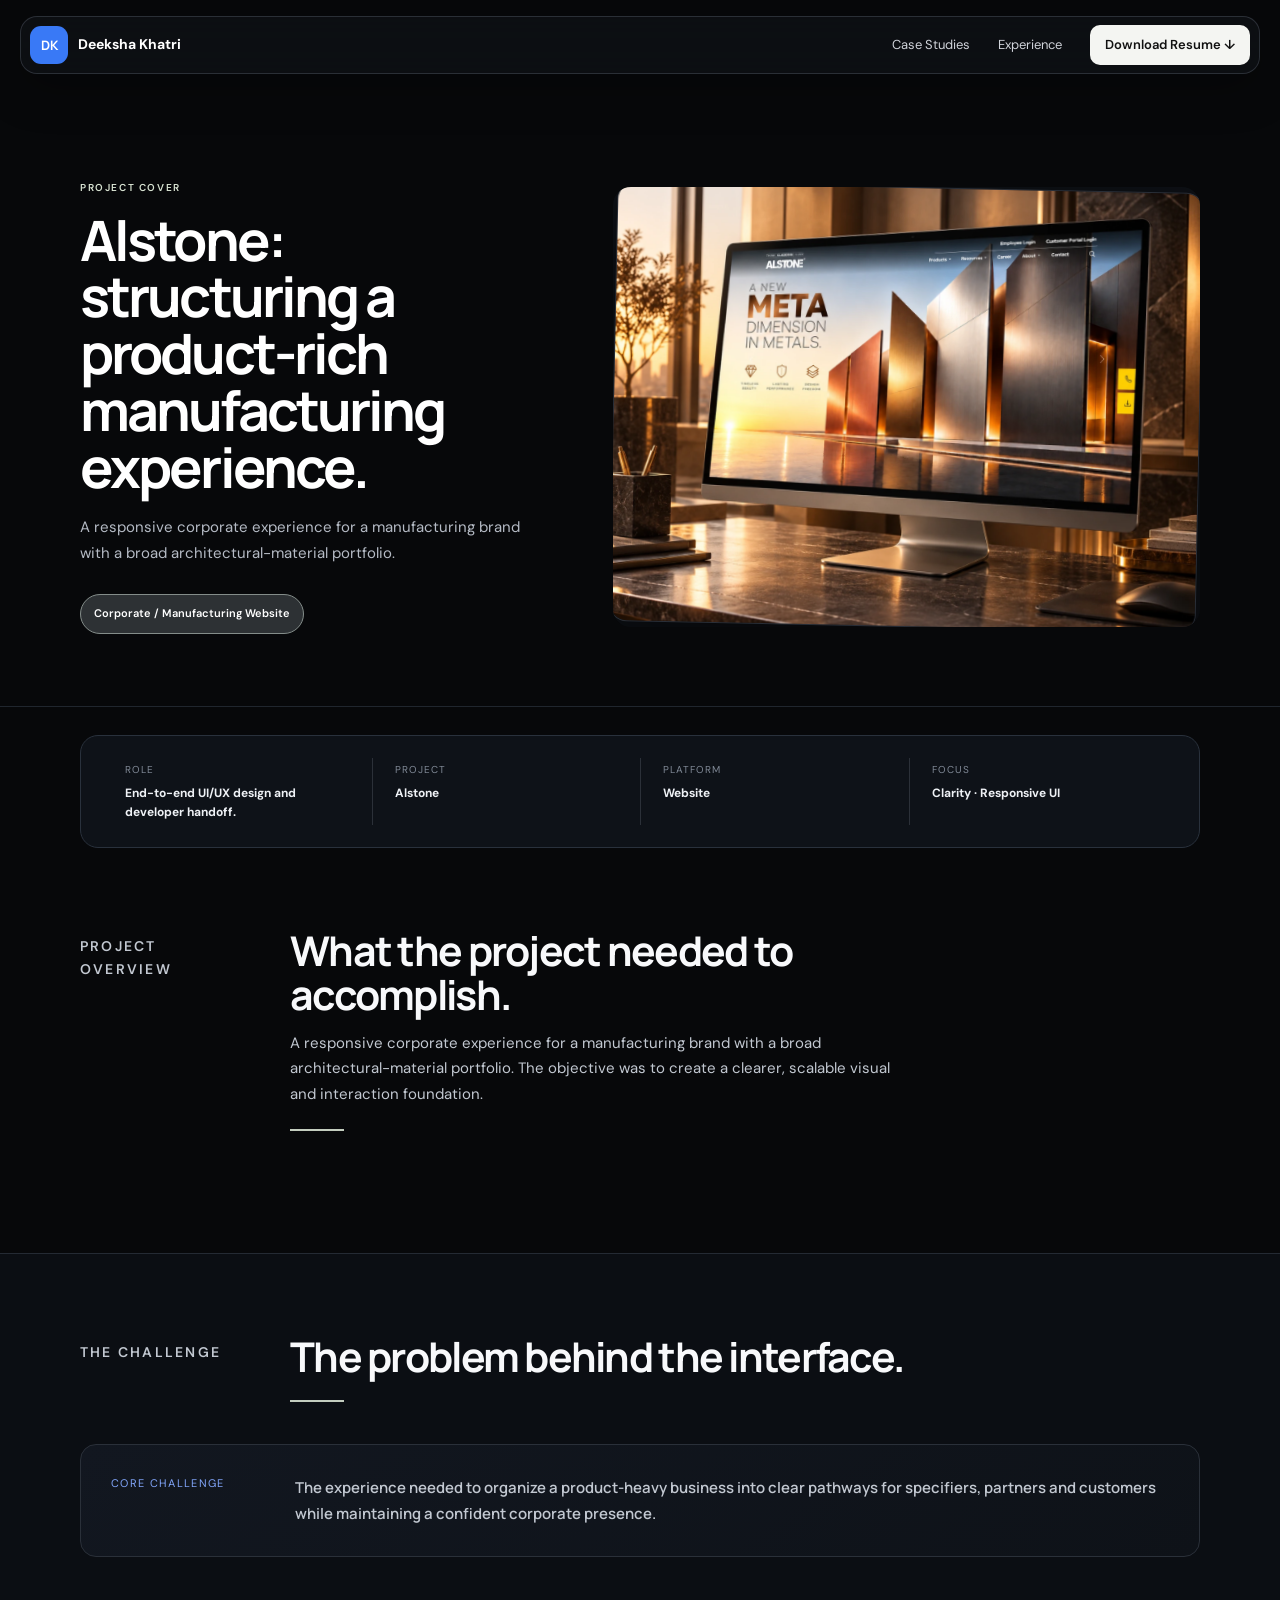
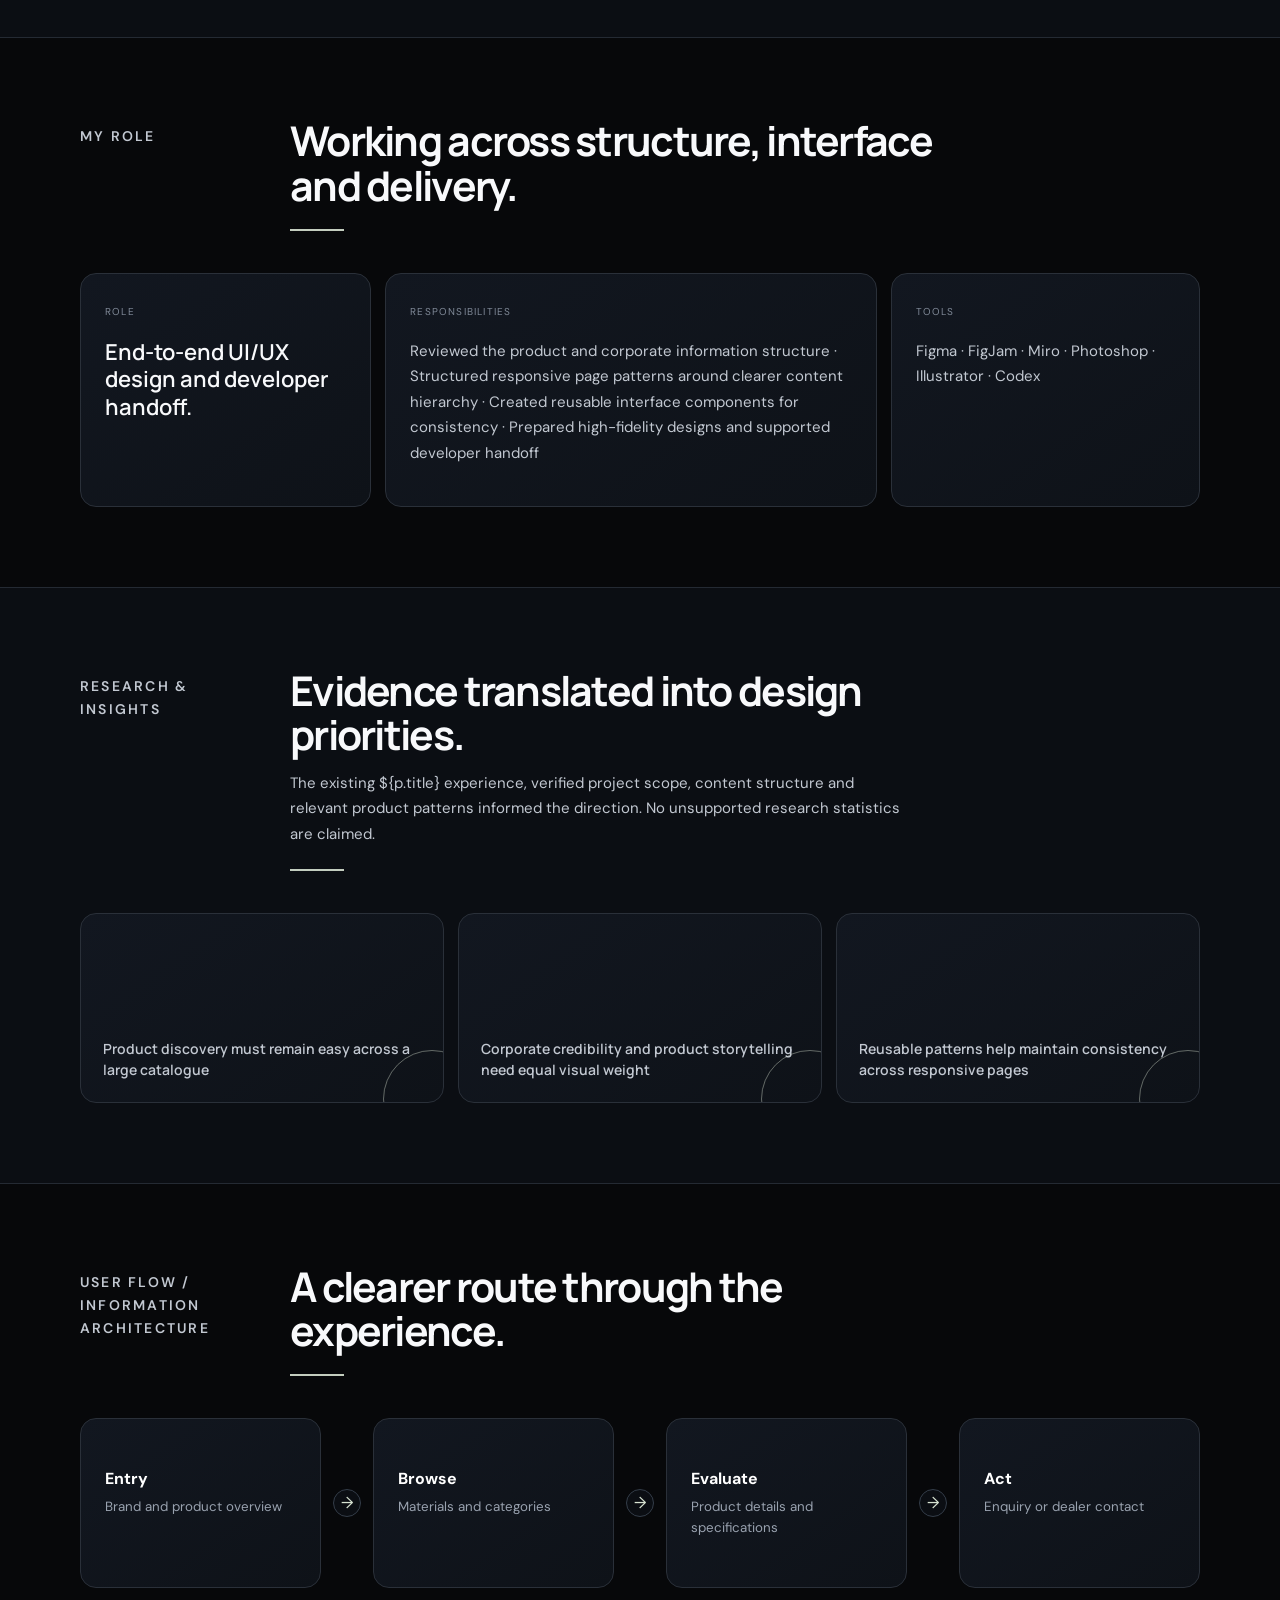
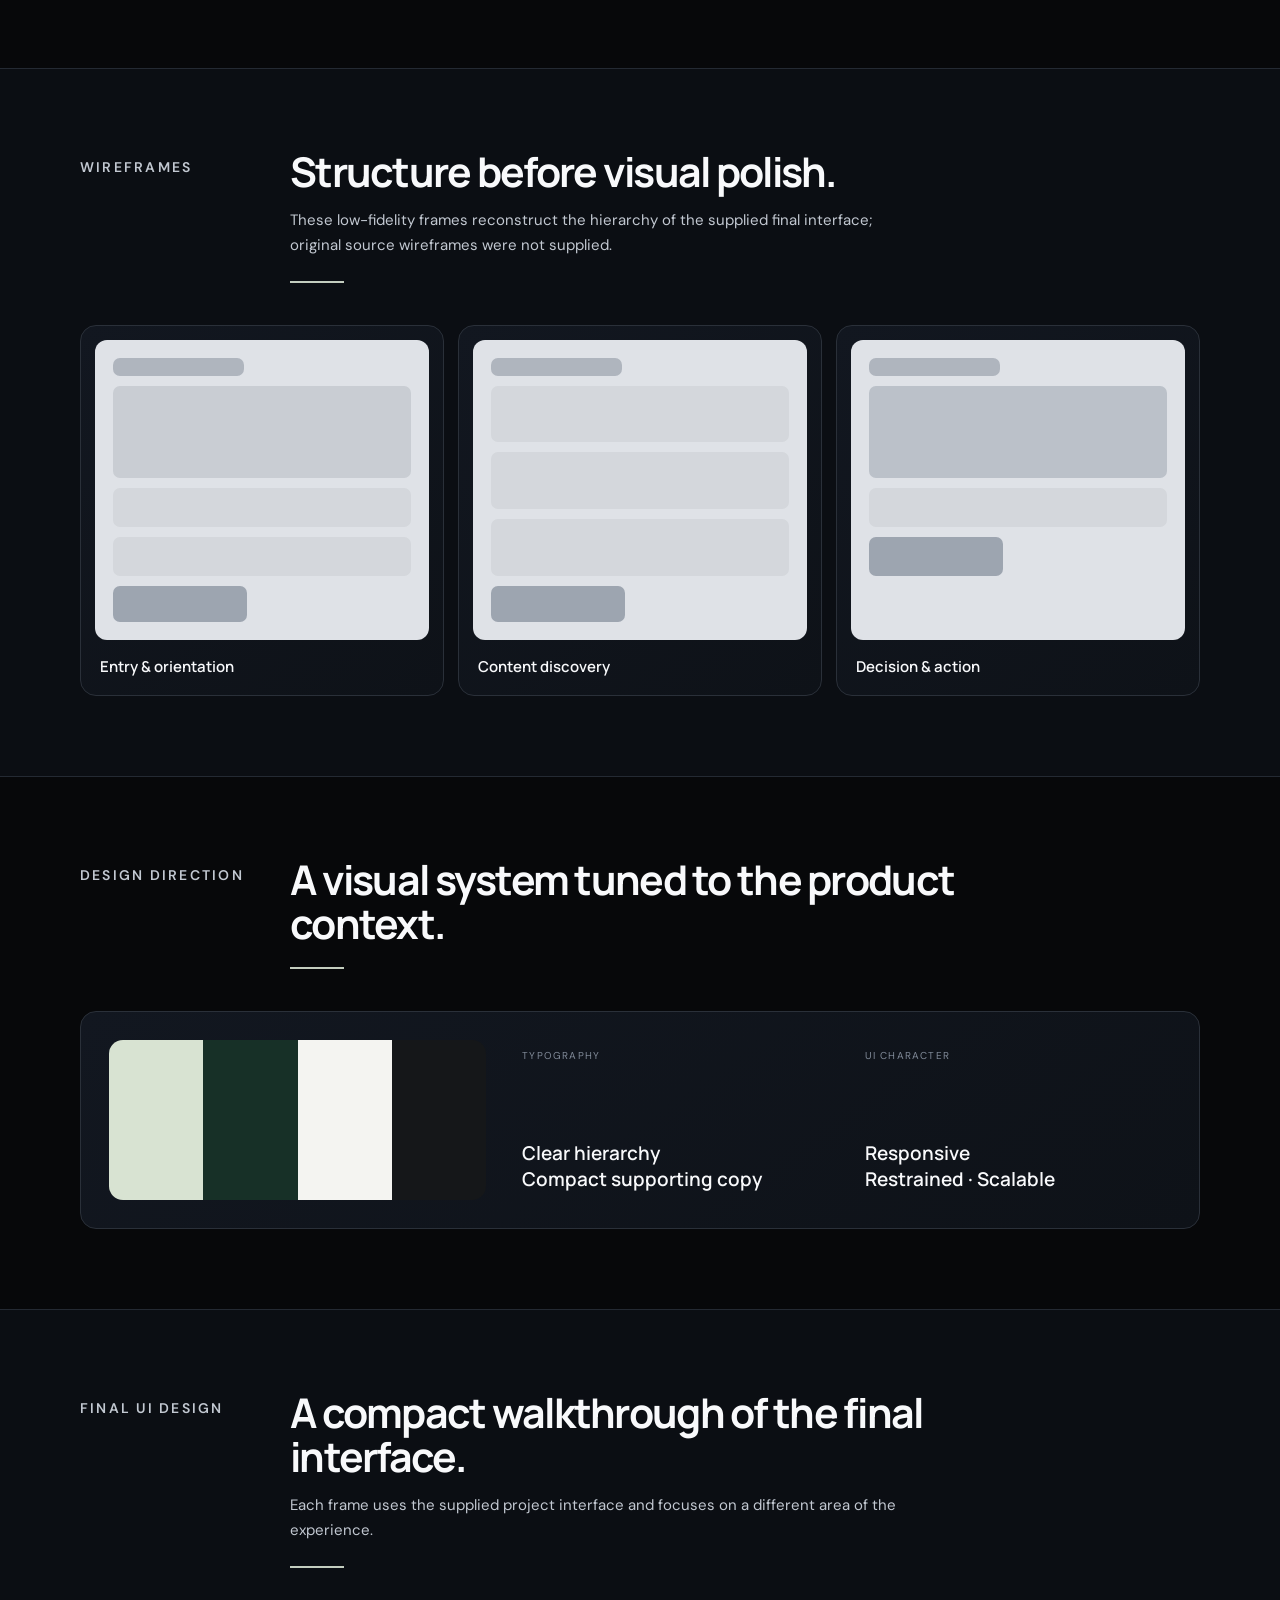
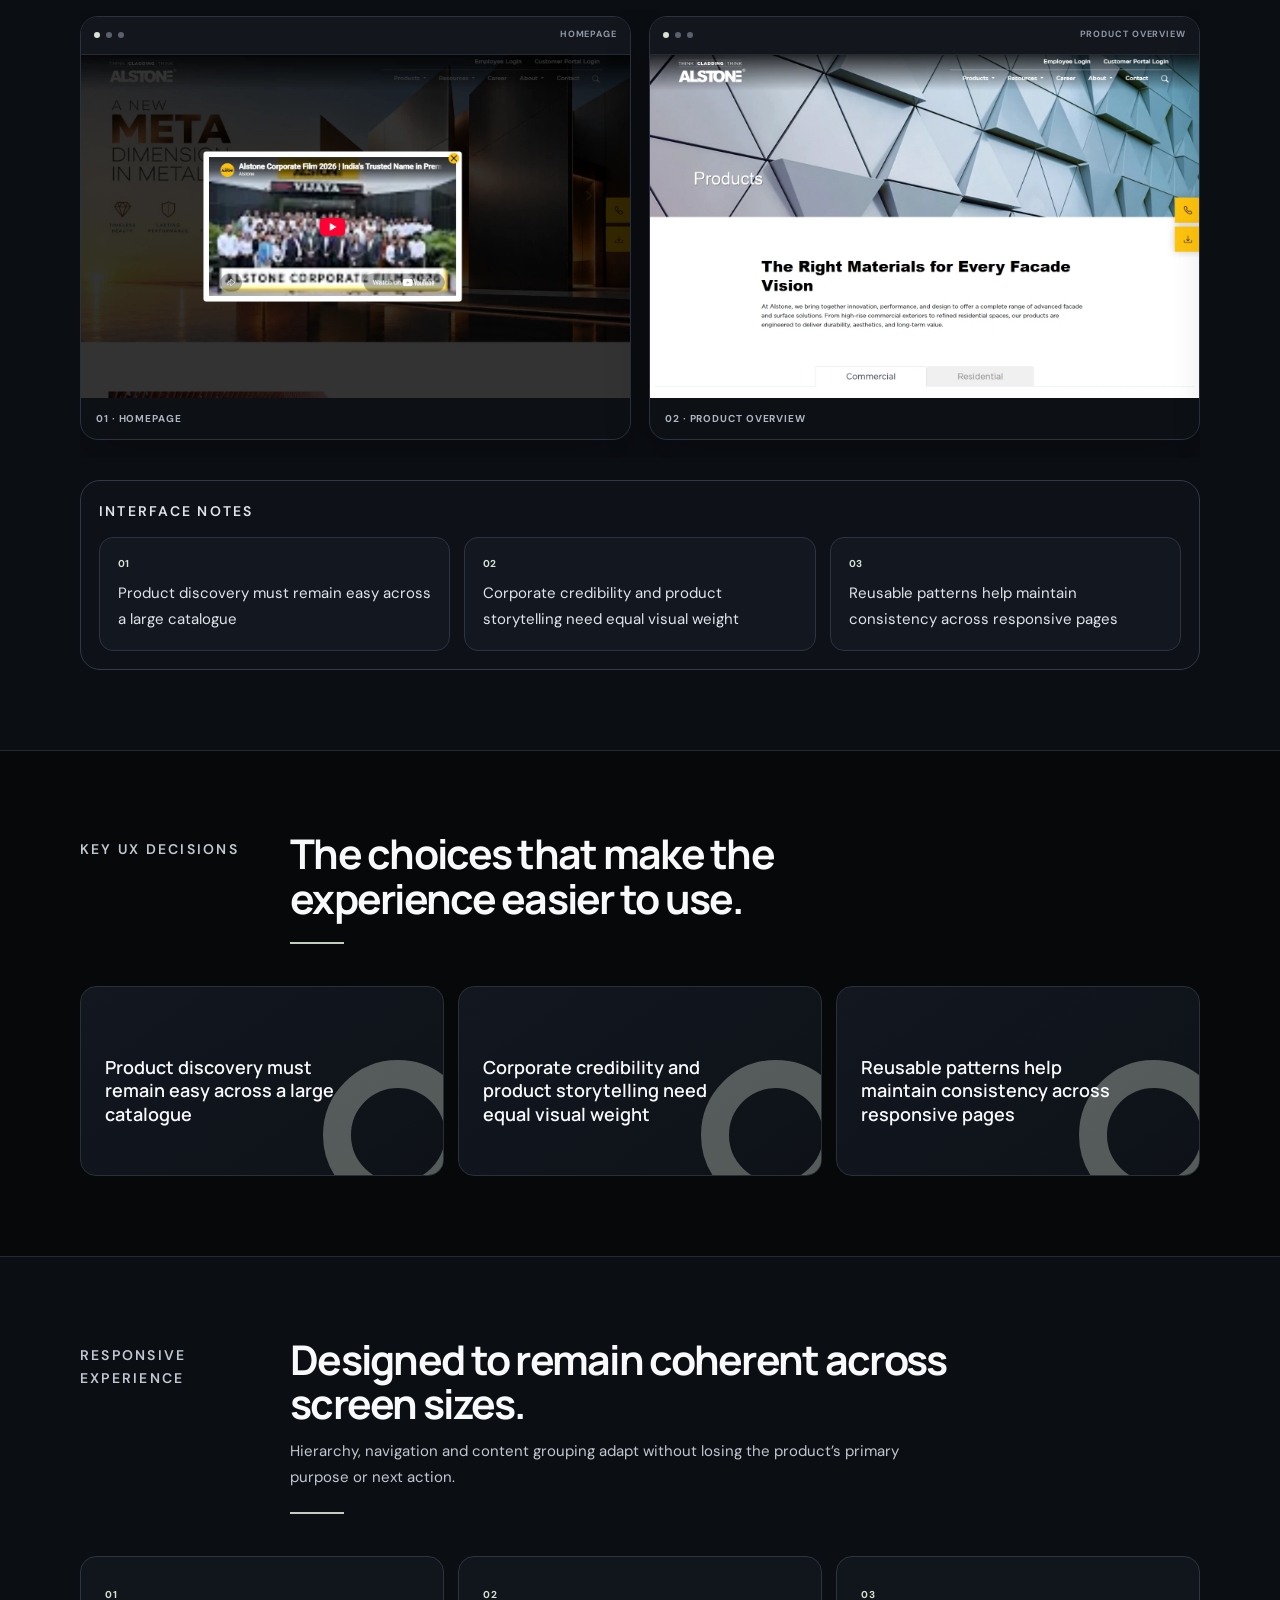
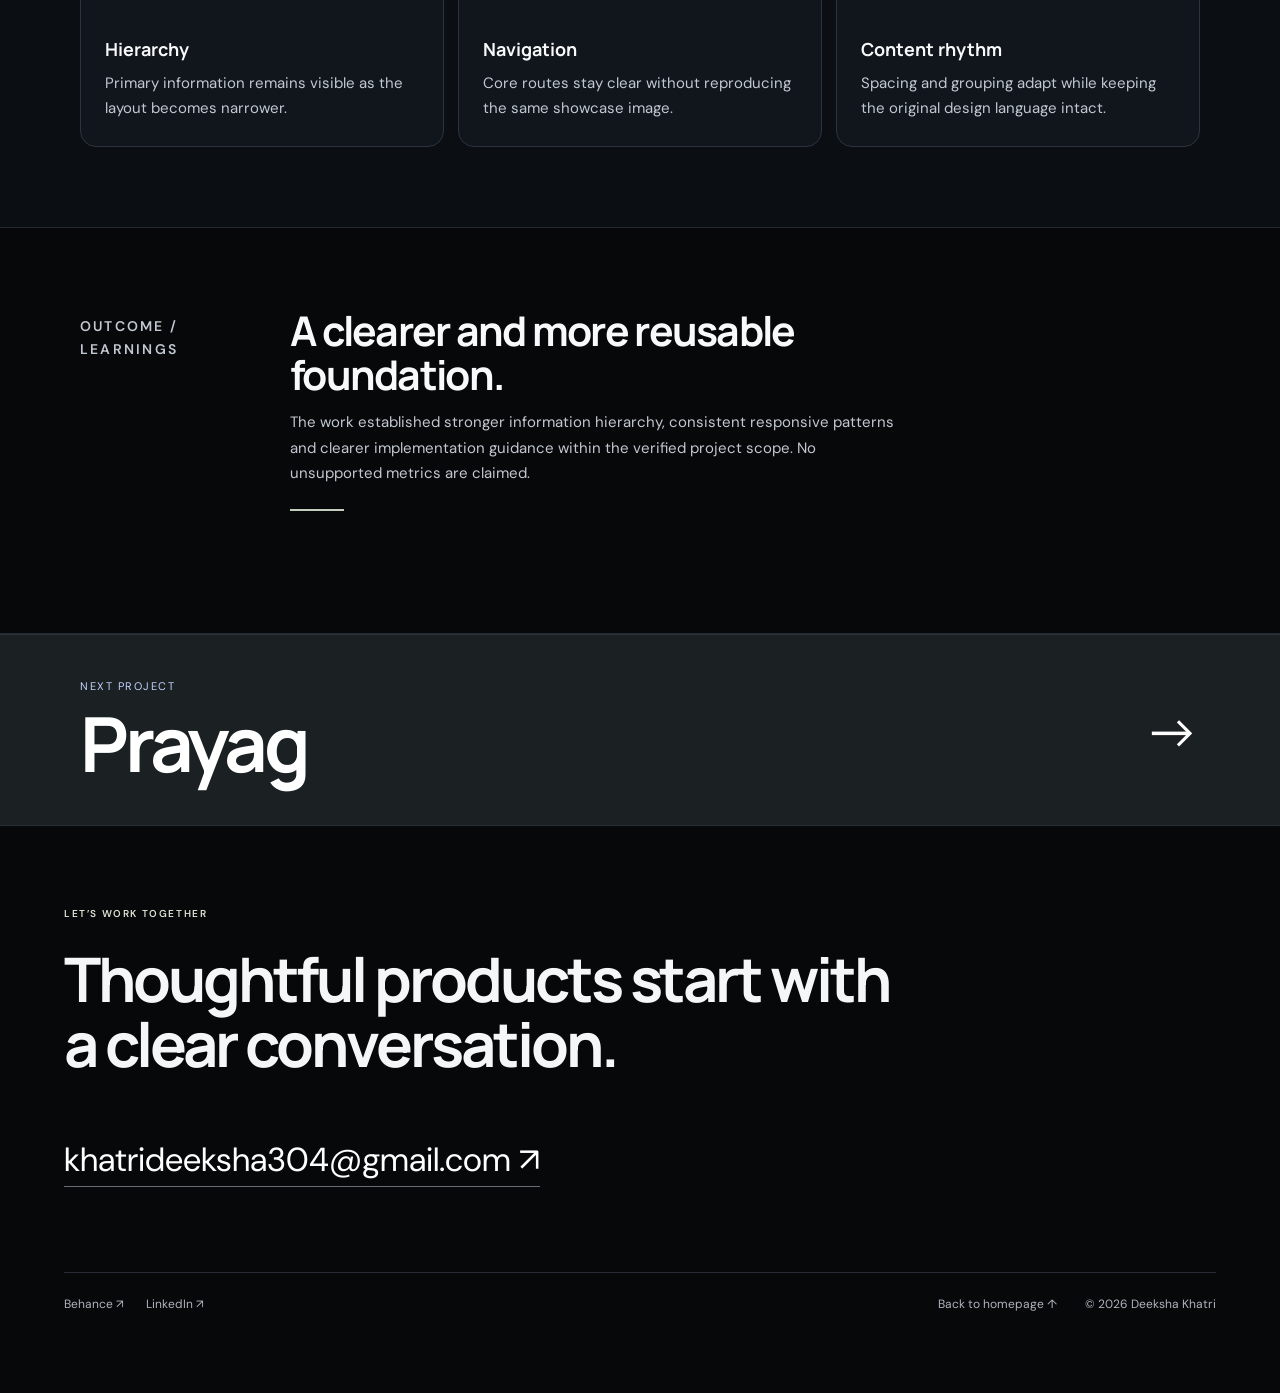
==== project.html @ 40d59b78 "Add files via upload" ====
<!doctype html><html lang="en"><head><meta charset="utf-8"><meta name="viewport" content="width=device-width,initial-scale=1"><meta name="theme-color" content="#07080a"><title>Case Study — Deeksha Khatri</title><link rel="preconnect" href="https://fonts.googleapis.com"><link rel="preconnect" href="https://fonts.gstatic.com" crossorigin><link href="https://fonts.googleapis.com/css2?family=DM+Sans:wght@400;500;600;700&family=Manrope:wght@500;600;700&display=swap" rel="stylesheet"><link rel="stylesheet" href="styles.css"><link rel="stylesheet" href="layout-fixes.css"></head><body class="case-body"><header class="site-header"><a class="brand" href="index.html#top"><span>DK</span><strong>Deeksha Khatri</strong></a><button class="menu-button" aria-label="Open navigation">Menu</button><nav><a href="work.html">Case Studies</a><a href="index.html#experience">Experience</a><a class="header-cta" href="assets/Deeksha_Khatri_Resume.pdf" target="_blank" rel="noopener">Download Resume ↓</a></nav></header><main id="case"></main><footer><div class="shell"><p class="eyebrow">Let’s work together</p><h2>Thoughtful products start with a clear conversation.</h2><a class="email" href="mailto:khatrideeksha304@gmail.com">khatrideeksha304@gmail.com ↗</a><div class="footer-row"><div><a href="https://www.behance.net/deekshakhatri" target="_blank" rel="noopener">Behance ↗</a><a href="https://www.linkedin.com/in/deeksha-khatri-a18902249/" target="_blank" rel="noopener">LinkedIn ↗</a></div><a href="index.html#top">Back to homepage ↑</a><span>© <span id="case-year"></span> Deeksha Khatri</span></div></div></footer><script src="projects.js"></script><script>
const slug=new URLSearchParams(location.search).get('project'),p=PORTFOLIO_PROJECTS.find(x=>x.slug===slug)||PORTFOLIO_PROJECTS[0],steps=p.approach||[],decisions=p.decisions||[];
document.body.classList.add('case-'+p.slug);document.body.style.setProperty('--case',p.tone);document.body.style.setProperty('--case-ink',p.ink);document.title=p.title+' Case Study — Deeksha Khatri';
const thumb=()=>`<div class="project-thumb mockup-thumb thumb-${p.slug}" style="--tone:${p.tone};--ink:${p.ink}"><img src="${p.thumbnail||p.image}" alt="${p.title} project presentation"><span class="thumb-label">${p.year}</span></div>`;
const interfaceImage=p.image||p.thumbnail;
const galleryScreens=p.screens?.length?p.screens:[{src:interfaceImage,label:'Interface overview'}];
const galleryItems=galleryScreens;
const finalGallery=`<div class="final-ui-gallery section-reveal ${galleryScreens.length<2?'is-static':''}" aria-label="${p.title} interface screens"><div class="final-ui-track">${galleryItems.map((screen,i)=>`<figure class="final-ui-screen"><div class="screen-bar"><i></i><i></i><i></i><span>${screen.label}</span></div><div class="screen-viewport"><img src="${screen.src}" alt="${p.title} ${screen.label.toLowerCase()} interface view" loading="lazy"></div><figcaption>${String((i%galleryScreens.length)+1).padStart(2,'0')} · ${screen.label}</figcaption></figure>`).join('')}</div></div>`;
const decisionItems=decisions.length?decisions:['Clear hierarchy for primary information','Reusable patterns across responsive states','Practical handoff aligned with implementation'];
const approachCards=(steps.length?steps:['Review the existing experience','Structure the core journeys','Design responsive interface patterns','Collaborate through implementation']).map((x,i)=>`<article class="section-reveal"><span>0${i+1}</span><h3>${['Analyze','Structure','Design','Deliver'][i]||'Refine'}</h3><p>${x}</p></article>`).join('');
const flowByProject={alstone:[['Entry','Brand and product overview'],['Browse','Materials and categories'],['Evaluate','Product details and specifications'],['Act','Enquiry or dealer contact']],prayag:[['Entry','Brand and category overview'],['Browse','Bathroom and plumbing ranges'],['Evaluate','Product details and context'],['Act','Dealer or contact route']],basiq360:[['Entry','Secure sign-in'],['Orient','Dashboard and priorities'],['Manage','Leads and activities'],['Act','Follow-up and status']], 'highway-roop':[['Entry','Company overview'],['Explore','Capabilities and businesses'],['Evaluate','Technical and global context'],['Act','Business enquiry']]};
const flow=flowByProject[p.slug]||[['Entry','Purpose and orientation'],['Explore','Products or core tasks'],['Evaluate','Details and supporting context'],['Act','Clear next step']];
const selectedProjects=PORTFOLIO_PROJECTS.filter(x=>x.selected),currentIndex=selectedProjects.findIndex(x=>x.slug===p.slug),next=selectedProjects[(currentIndex+1+selectedProjects.length)%selectedProjects.length]||PORTFOLIO_PROJECTS[0];
const intro=(n,label,title,copy='')=>`<div class="case-section-intro section-reveal"><p class="eyebrow">${label}</p><h2>${title}</h2>${copy?`<p>${copy}</p>`:''}</div>`;
document.querySelector('#case').innerHTML=`
<section class="case-hero section-reveal"><div class="case-shell case-hero-grid"><div class="case-hero-copy"><p class="eyebrow">Project cover</p><h1>${p.title}: ${p.caseTitle||'a clearer digital experience.'}</h1><p>${p.overview}</p><span class="case-theme-chip">${p.category}</span></div><div class="case-hero-visual">${thumb()}</div></div><\/section><section class="case-facts section-reveal"><div class="case-shell facts-grid"><div><span>Role</span><b>${p.role}</b></div><div><span>Project</span><b>${p.title}</b></div><div><span>Platform</span><b>${p.year}</b></div><div><span>Focus</span><b>Clarity · Responsive UI</b></div></div></section>
<section class="case-section"> <div class="case-shell">${intro('02','Project overview','What the project needed to accomplish.',`${p.overview} The objective was to create a clearer, scalable visual and interaction foundation.`)}</div></section>
<section class="case-section case-alt"><div class="case-shell">${intro('03','The challenge','The problem behind the interface.')}<div class="challenge-display section-reveal"><span>Core challenge</span><p>${p.challenge||'The experience needed clearer hierarchy, stronger responsive consistency and more direct guidance through important content and tasks.'}</p></div></div></section>
<section class="case-section"><div class="case-shell">${intro('04','My role','Working across structure, interface and delivery.')}<div class="role-board"><article class="section-reveal"><span>Role</span><h3>${p.role}</h3></article><article class="section-reveal"><span>Responsibilities</span><p>${steps.slice(0,4).join(' · ')||'Experience review · Interface design · Responsive patterns · Developer handoff'}</p></article><article class="section-reveal"><span>Tools</span><p>Figma · FigJam · Miro · Photoshop · Illustrator · Codex</p></article></div></div></section>
<section class="case-section case-alt"><div class="case-shell">${intro('05','Research & insights','Evidence translated into design priorities.','The existing ${p.title} experience, verified project scope, content structure and relevant product patterns informed the direction. No unsupported research statistics are claimed.')}<ul class="insight-list">${decisionItems.map(x=>`<li class="section-reveal">${x}</li>`).join('')}</ul></div></section>
<section class="case-section"><div class="case-shell">${intro('06','User flow / information architecture','A clearer route through the experience.')}<div class="flow-map section-reveal">${flow.map((item,i)=>`<div><span>0${i+1}</span><b>${item[0]}</b><small>${item[1]}</small></div>${i<flow.length-1?'<i>→</i>':''}`).join('')}</div></div></section>
<section class="case-section case-alt"><div class="case-shell">${intro('07','Wireframes','Structure before visual polish.','These low-fidelity frames reconstruct the hierarchy of the supplied final interface; original source wireframes were not supplied.')}<div class="wireframe-grid"><article class="section-reveal"><div class="wire-ui"><i></i><b></b><span></span><span></span><em></em></div><h3>Entry & orientation</h3></article><article class="section-reveal"><div class="wire-ui dense"><i></i><span></span><span></span><span></span><em></em></div><h3>Content discovery</h3></article><article class="section-reveal"><div class="wire-ui action"><i></i><b></b><span></span><em></em></div><h3>Decision & action</h3></article></div></div></section>
<section class="case-section"><div class="case-shell">${intro('08','Design direction','A visual system tuned to the product context.')}<div class="direction-board section-reveal"><div class="color-stack"><i style="--swatch:${p.tone}"></i><i style="--swatch:${p.ink}"></i><i style="--swatch:#f4f4f1"></i><i style="--swatch:#151719"></i></div><div><span>Typography</span><strong>Clear hierarchy<br>Compact supporting copy</strong></div><div><span>UI character</span><strong>Responsive<br>Restrained · Scalable</strong></div></div></div></section>
<section class="case-section case-alt"><div class="case-shell">${intro('09','Final UI design','A compact walkthrough of the final interface.','Each frame uses the supplied project interface and focuses on a different area of the experience.')}${finalGallery}<div class="interface-board section-reveal"><aside><p class="eyebrow">Interface notes</p>${decisionItems.slice(0,3).map((x,i)=>`<div><span>0${i+1}</span><p>${x}</p></div>`).join('')}</aside></div></div></section>
<section class="case-section"><div class="case-shell">${intro('10','Key UX decisions','The choices that make the experience easier to use.')}<div class="decision-grid">${decisionItems.map((x,i)=>`<article class="section-reveal"><span>0${i+1}</span><h3>${x}</h3><div class="decision-mark"></div></article>`).join('')}</div></div></section>
<section class="case-section case-alt"><div class="case-shell">${intro('11','Responsive experience','Designed to remain coherent across screen sizes.','Hierarchy, navigation and content grouping adapt without losing the product’s primary purpose or next action.')}<div class="responsive-principles section-reveal"><article><span>01</span><h3>Hierarchy</h3><p>Primary information remains visible as the layout becomes narrower.</p></article><article><span>02</span><h3>Navigation</h3><p>Core routes stay clear without reproducing the same showcase image.</p></article><article><span>03</span><h3>Content rhythm</h3><p>Spacing and grouping adapt while keeping the original design language intact.</p></article></div></div></section>
<section class="case-section"><div class="case-shell">${intro('12','Outcome / learnings','A clearer and more reusable foundation.','The work established stronger information hierarchy, consistent responsive patterns and clearer implementation guidance within the verified project scope. No unsupported metrics are claimed.')}</div></section>
<section class="case-next-project" style="--next-tone:${next.tone};--next-ink:${next.ink}"><a class="case-shell" href="project.html?project=${next.slug}"><span>Next project</span><strong>${next.title}</strong><i>→</i></a></section>`;
const reveal=new IntersectionObserver(es=>es.forEach(e=>{if(e.isIntersecting){e.target.classList.add('visible');reveal.unobserve(e.target)}}),{threshold:.08,rootMargin:'0px 0px -5%'});document.querySelectorAll('.section-reveal').forEach(el=>reveal.observe(el));const header=document.querySelector('.site-header'),menu=document.querySelector('.menu-button');if(menu)menu.addEventListener('click',()=>header.classList.toggle('menu-open'));const caseYear=document.querySelector('#case-year');if(caseYear)caseYear.textContent=new Date().getFullYear();
</script></body></html>
---- styles.css ----
:root{--bg:#07080a;--panel:#0f1115;--panel-2:#15181e;--text:#f5f6f8;--muted:#aeb3bd;--subtle:#7f8692;--line:#272b33;--blue:#3979f6;--page:1240px;--pad:clamp(20px,4vw,64px);--section:clamp(88px,9vw,132px);--radius:24px}*{box-sizing:border-box}html{scroll-behavior:smooth}body{margin:0;overflow-x:hidden;background:var(--bg);color:var(--text);font-family:'DM Sans',sans-serif;line-height:1.55}a{color:inherit;text-decoration:none}img{max-width:100%}.shell,.case-shell{width:min(var(--page),calc(100% - var(--pad)*2));margin-inline:auto}.skip{position:fixed;top:-70px;left:18px;z-index:100;background:#fff;color:#111;padding:10px 14px;border-radius:8px}.skip:focus{top:18px}.site-header{position:fixed;z-index:50;top:16px;left:50%;transform:translateX(-50%);width:min(var(--page),calc(100% - 32px));height:58px;padding:7px 9px;display:flex;align-items:center;justify-content:space-between;border:1px solid rgba(93,100,113,.38);border-radius:17px;background:rgba(14,16,20,.88);backdrop-filter:blur(18px);box-shadow:0 14px 45px rgba(0,0,0,.28)}.brand{display:flex;align-items:center;gap:10px}.brand span{width:38px;height:38px;display:grid;place-items:center;border-radius:11px;background:var(--blue);font:700 13px 'Manrope'}.brand strong{font-size:14px}.site-header nav{display:flex;align-items:center;gap:28px;color:#d0d3da;font-size:13px}.site-header nav>a:not(.header-cta):hover{color:#fff}.header-cta{padding:10px 15px;border-radius:10px;background:#f4f5f2;color:#111;font-weight:600}.menu-button{display:none;background:none;border:0;color:#fff}.eyebrow{margin:0;color:#82a6fb;font-size:10px;font-weight:600;letter-spacing:.16em;text-transform:uppercase}.hero{min-height:650px;padding-top:130px;display:flex;flex-direction:column;justify-content:center}.identity{display:flex;align-items:center;gap:13px}.identity img{width:52px;height:52px;border-radius:50%;object-fit:cover;object-position:center 22%}.identity strong{font-size:16px}.identity p{margin:2px 0 0;color:var(--muted);font-size:12px}.hero-grid{display:grid;grid-template-columns:minmax(0,930px) auto;gap:36px;align-items:end;margin:42px 0 26px}.hero h1{margin:0;font:500 clamp(46px,5.4vw,76px)/1.03 'Manrope';letter-spacing:-.058em}.hero-grid>a{justify-self:end;border-bottom:1px solid #5b606a;padding-bottom:5px;font-size:14px}.hero-summary{max-width:650px;margin:0;color:#c6cad2;font-size:16px}.archive{padding:0 0 92px;overflow:hidden}.auto-rail{overflow:hidden;-webkit-mask-image:linear-gradient(90deg,transparent,#000 5%,#000 95%,transparent)}.auto-track{display:flex;width:max-content;gap:14px;animation:rail 36s linear infinite}.auto-track:hover{animation-play-state:paused}@keyframes rail{to{transform:translateX(-50%)}}.archive-card{width:310px;flex:0 0 auto}.project-thumb{position:relative;height:230px;overflow:hidden;border:1px solid rgba(255,255,255,.15);border-radius:20px;background:var(--tone);color:var(--ink);isolation:isolate;transition:transform .45s,border-radius .45s}.project-thumb:before{content:"";position:absolute;inset:0;background:radial-gradient(circle at 18% 5%,rgba(255,255,255,.32),transparent 35%);z-index:-1}.project-thumb img{width:100%;height:100%;object-fit:cover;object-position:top;transition:transform 2.5s cubic-bezier(.2,.75,.15,1)}.thumb-browser{position:absolute;inset:20px 18px -20px;border-radius:14px 14px 0 0;overflow:hidden;background:#fff;box-shadow:0 20px 35px rgba(0,0,0,.25)}.thumb-browser:before{content:"•••";display:block;height:22px;padding-left:10px;color:#9a9ea6;font:600 10px/18px sans-serif;letter-spacing:2px;background:#eceef2}.thumb-browser img{height:calc(100% - 22px)}.thumb-basiq360 .thumb-browser{inset:18px 58px -35px;border-radius:28px 28px 0 0}.thumb-basiq360 .thumb-browser:before{display:none}.thumb-basiq360 .thumb-browser img{height:100%}.thumb-prayag{background:#0b0b0c}.thumb-highway-roop,.thumb-pp-jewellers{display:flex;flex-direction:column;justify-content:space-between;padding:25px}.thumb-highway-roop strong,.thumb-pp-jewellers strong{font:600 35px/1 'Manrope';letter-spacing:-.05em}.thumb-highway-roop small,.thumb-pp-jewellers small{max-width:190px}.thumb-label{position:absolute;z-index:3;left:12px;bottom:12px;padding:8px 10px;border-radius:999px;background:rgba(8,9,11,.82);backdrop-filter:blur(8px);color:#fff;font-size:10px}.archive-card:hover .project-thumb,.work-media:hover .project-thumb{transform:translateY(-4px);border-radius:28px}.archive-card:hover img,.work-media:hover img{transform:scale(1.045)}.selected{padding:0 0 var(--section);border-top:1px solid var(--line)}.section-head{padding:var(--section) 0 50px}.section-head h2,.process-intro h2{max-width:780px;margin:16px 0 12px;font:500 clamp(34px,4.2vw,56px)/1.06 'Manrope';letter-spacing:-.05em}.section-head>p:last-child,.process-intro>p:last-child{margin:0;color:var(--muted)}.selected-grid{display:grid;gap:26px}.work-card{position:sticky;top:92px;display:grid;grid-template-columns:1.02fr .98fr;min-height:430px;overflow:hidden;border:1px solid #2b2f37;border-radius:26px;background:#f2f1ed;color:#111;box-shadow:0 28px 80px rgba(0,0,0,.42)}.work-media{min-height:430px;background:var(--tone)}.work-media .project-thumb{height:100%;border:0;border-radius:0}.work-media .thumb-browser{inset:36px 28px -30px}.work-copy{min-height:430px;padding:42px;display:flex;flex-direction:column}.work-type{margin:0;color:#62666d;font-size:11px}.work-type i{display:inline-block;width:4px;height:4px;margin:0 8px;border-radius:50%;background:#a5a8ad}.work-copy h3{margin:20px 0 14px;font:600 clamp(25px,2.7vw,38px)/1.08 'Manrope';letter-spacing:-.045em}.work-copy>p:not(.work-type){margin:0;color:#656970;font-size:14px}.work-copy dl{display:grid;grid-template-columns:1fr 1fr;gap:18px;margin:auto 0 24px}.work-copy dl div{border-top:1px solid #d0d0ca;padding-top:12px}.work-copy dt{color:#85888e;font-size:10px}.work-copy dd{margin:5px 0 0;font-size:12px}.project-cta{align-self:flex-start;padding:11px 14px;border-radius:10px;background:#0b0c0e;color:#fff;font-size:12px;font-weight:600}.about{position:relative;padding:var(--section) 0 0;border-top:1px solid var(--line);background:#07080a;overflow:hidden}.about:before{content:"";position:absolute;inset:0;opacity:.12;pointer-events:none;background-image:url("data:image/svg+xml,%3Csvg viewBox='0 0 160 160' xmlns='http://www.w3.org/2000/svg'%3E%3Cfilter id='n'%3E%3CfeTurbulence type='fractalNoise' baseFrequency='.9' numOctaves='3' stitchTiles='stitch'/%3E%3C/filter%3E%3Crect width='100%25' height='100%25' filter='url(%23n)' opacity='.22'/%3E%3C/svg%3E")}.about-scene{position:relative;min-height:0}.about-photo{position:relative;z-index:1;width:min(55vw,680px);height:680px;margin:0 auto;overflow:hidden;border-radius:28px;background:linear-gradient(145deg,#214b9d,#3478ed)}.about-photo img{width:100%;height:100%;object-fit:cover;object-position:center 10%}.about-panel{position:relative;z-index:3;width:min(55vw,680px);margin:38px auto 0;padding:52px 48px 0;overflow:hidden;border:1px solid #272b33;border-radius:24px;background:#0d0f13;box-shadow:0 36px 90px rgba(0,0,0,.55);will-change:transform}.about-panel h2{max-width:570px;margin:22px 0 28px;font:600 clamp(34px,3.2vw,46px)/1.08 'Manrope';letter-spacing:-.045em}.about-copy p{margin:0 0 16px;color:#c6cad2;font-size:14px}.about-primary-cta{display:flex;justify-content:center;gap:8px;margin:27px 0;padding:13px 18px;border-radius:999px;background:#1c2028;font-size:12px;font-weight:600}.timeline>.eyebrow{padding:4px 0 16px}.timeline article{display:grid;grid-template-columns:120px 1fr;gap:20px;padding:18px 0;border-top:1px solid #292d35}.timeline time,.timeline article p{color:#969da9;font-size:11px}.timeline h3,.timeline article p{margin:0}.timeline h3{font-size:13px}.capability-list{display:flex;flex-wrap:wrap;gap:7px;padding:26px 0 30px;border-top:1px solid #292d35}.capability-list span{padding:8px 10px;border:1px solid #30353f;border-radius:999px;color:#bdc2cc;font-size:10px}.software{position:relative;z-index:4;padding:88px 0 112px;border-top:1px solid var(--line);background:#07080a;overflow:hidden}.software .shell{text-align:center}.software h2{max-width:680px;margin:16px auto 46px;font:600 clamp(30px,3.5vw,44px)/1.1 'Manrope';letter-spacing:-.04em}.software-rail{overflow:hidden;-webkit-mask-image:linear-gradient(90deg,transparent,#000 6%,#000 94%,transparent)}.software-track{display:flex;width:max-content;gap:20px;animation:tools 26s linear infinite}@keyframes tools{to{transform:translateX(-50%)}}.software-track>span{width:112px;height:112px;display:flex;flex-direction:column;align-items:center;justify-content:center;gap:9px;border:1px solid #2b2f37;border-radius:20px;background:#101216;color:#e8eaf0;font-size:11px}.software-track img{width:39px;height:39px}.software-track .adobe-icon{font:700 27px 'Manrope';color:#44a7ff}.software-track .ai{color:#ff9b1a}.software-track .id{color:#ff4b91}.software-track small{font:9px 'DM Sans';color:#c9cdd5}.process{padding:var(--section) 0}.process-intro{display:grid;grid-template-columns:150px minmax(0,760px) 1fr;gap:36px;align-items:start}.process-intro h2{margin:0}.process-intro>p:last-child{align-self:end}.process-timeline{position:relative;margin-top:72px;padding:28px 0 10px}.process-line{position:absolute;left:0;right:0;top:49px;height:2px;background:#252a32}.process-line i{display:block;width:0;height:100%;background:linear-gradient(90deg,#3979f6,#7ca4ff);transition:width .35s ease}.process-steps{position:relative;display:grid;grid-template-columns:repeat(6,1fr);gap:18px}.process-steps article{min-width:0;opacity:.32;transform:translateY(14px);transition:.45s ease}.process-steps article:before{content:"";display:block;width:13px;height:13px;margin:15px 0 35px;border:4px solid var(--bg);border-radius:50%;background:#4d535e;box-shadow:0 0 0 1px #4d535e;transition:.35s}.process-steps article.active{opacity:1;transform:none}.process-steps article.active:before{background:#6e99ff;box-shadow:0 0 0 1px #6e99ff,0 0 22px #3979f6}.process-steps span{color:#7098fa;font-size:10px}.process-steps h3{margin:8px 0;font:600 20px 'Manrope'}.process-steps p{margin:0;color:#aeb3bd;font-size:12px}footer{padding:var(--section) 0 34px;border-top:1px solid var(--line);background:#07080a}footer h2{max-width:860px;margin:26px 0 58px;font:500 clamp(38px,4.8vw,64px)/1.05 'Manrope';letter-spacing:-.05em}.email{font-size:clamp(20px,2.6vw,34px);border-bottom:1px solid #686d76;padding-bottom:5px}.footer-row{display:grid;grid-template-columns:1fr auto auto;gap:28px;margin-top:86px;padding-top:22px;border-top:1px solid var(--line);color:#aeb3bd;font-size:12px}.footer-row>div{display:flex;gap:22px}.section-reveal{opacity:0;transform:translateY(26px);transition:opacity .75s cubic-bezier(.2,.65,.2,1),transform .75s cubic-bezier(.2,.65,.2,1)}.section-reveal.visible{opacity:1;transform:none}
/* Case studies */
.case-body{background:#f4f4f1;color:#131416}.case-body .site-header{background:rgba(18,20,24,.9);color:#fff}.case-body main{padding-top:96px}.case-shell{max-width:1120px}.case-hero{padding:56px 0 30px}.case-hero-grid{display:grid;grid-template-columns:minmax(0,1fr) 320px;gap:64px;align-items:end}.case-hero h1{max-width:760px;margin:16px 0 18px;font:600 clamp(40px,4.8vw,64px)/1.04 'Manrope';letter-spacing:-.055em}.case-hero p:last-child{max-width:680px;color:#5e636c}.case-theme-chip{justify-self:end;padding:12px 15px;border-radius:999px;background:var(--case);color:var(--case-ink);font-size:12px;font-weight:600}.case-cover{width:min(1280px,calc(100% - 32px));margin:20px auto 0;padding:clamp(26px,4vw,54px);overflow:hidden;border-radius:28px 28px 0 0;background:var(--case)}.case-cover .project-thumb{height:min(56vw,610px);border:0;border-radius:20px}.case-cover .thumb-browser{inset:38px 8% -45px}.case-facts{width:min(1280px,calc(100% - 32px));margin:auto;padding:22px 0;border-radius:0 0 28px 28px;background:#141619;color:#fff}.facts-grid{display:grid;grid-template-columns:repeat(4,1fr)}.facts-grid div{padding:0 24px;border-left:1px solid #343840}.facts-grid div:first-child{border-left:0}.facts-grid span{display:block;color:#8e95a0;font-size:10px;text-transform:uppercase;letter-spacing:.1em}.facts-grid b{display:block;margin-top:7px;font-size:13px}.case-section{padding:clamp(72px,8vw,112px) 0}.case-section h2,.case-quick h2,.case-thanks h2{max-width:780px;margin:15px 0 38px;font:600 clamp(30px,3.6vw,48px)/1.1 'Manrope';letter-spacing:-.04em}.case-quick{padding:90px 0}.quick-grid{display:grid;grid-template-columns:repeat(3,1fr);gap:16px}.quick-grid article,.research-grid article,.solution-grid article,.case-process article{padding:25px;border:1px solid #d9dad6;border-radius:18px;background:#fff}.quick-grid span,.research-grid span,.solution-grid b,.case-process span{color:var(--case-ink);font-size:11px;font-weight:700}.quick-grid p,.quick-grid li,.case-section p,.case-section li{color:#5e636c;font-size:14px}.case-deep-intro{text-align:center;padding:45px 0 55px}.case-deep-intro h2{margin:7px 0;font:600 28px 'Manrope'}.case-dark{background:#151719;color:#f5f6f8}.case-dark p,.case-dark li{color:#c3c7ce}.case-two{display:grid;grid-template-columns:.8fr 1.2fr;gap:70px}.case-two h2{margin-top:15px}.statement{padding:28px 0;border-top:1px solid #343840}.statement span{color:#8ea9ef;font-size:10px;text-transform:uppercase;letter-spacing:.12em}.statement h2{max-width:900px;margin:12px 0 0;font-size:clamp(27px,3vw,40px)}.research-grid,.solution-grid,.case-process{display:grid;grid-template-columns:repeat(3,1fr);gap:16px}.research-grid h3,.solution-grid h3,.case-process h3{font:600 19px 'Manrope'}.case-note{margin-top:20px;padding:18px 20px;border-radius:14px;background:#e4e7ec;color:#555b65;font-size:12px}.findings ul{display:grid;gap:12px;padding:0;list-style:none}.findings li{padding:18px;border:1px solid #343840;border-radius:14px}.audit-board{display:flex;align-items:center;justify-content:space-between;gap:12px;margin-top:38px;padding:26px;overflow:auto;border-radius:18px;background:#fff;border:1px solid #d9dad6;white-space:nowrap}.audit-board span{padding:11px 13px;border-radius:9px;background:var(--case);color:var(--case-ink);font-size:12px}.audit-board i{color:#969ca5}.case-visual-panel{padding:clamp(22px,4vw,50px);border-radius:24px;background:var(--case)}.case-visual-panel .project-thumb{height:min(52vw,560px);border:0}.case-impact{display:grid;grid-template-columns:1fr 1fr;gap:16px}.case-impact article{padding:28px;border:1px solid #343840;border-radius:18px;background:#202328}.case-impact h3{margin:0 0 10px;font:600 20px 'Manrope'}.case-impact p{margin:0}.case-thanks{padding:110px 0;text-align:center;background:#151719;color:#fff}.case-thanks h2{margin:16px auto}.case-next{display:flex;justify-content:space-between;gap:24px;padding-top:34px;padding-bottom:50px;color:#34373c;font-size:13px}
@media(max-width:900px){:root{--section:88px}.hero{min-height:620px}.hero-grid{grid-template-columns:1fr}.hero-grid>a{justify-self:start}.process-intro{grid-template-columns:1fr;gap:14px}.process-intro>p:last-child{max-width:500px}.process-steps{min-width:900px}.process-timeline{overflow-x:auto;padding-bottom:22px}.process-line{width:900px}.about-photo,.about-panel{width:min(76vw,650px)}.case-hero-grid{grid-template-columns:1fr}.case-theme-chip{justify-self:start}.case-two{grid-template-columns:1fr;gap:22px}.research-grid,.solution-grid,.case-process{grid-template-columns:1fr 1fr}}
@media(max-width:700px){:root{--pad:20px;--section:74px}.site-header{height:56px;left:16px;right:16px;transform:none;width:auto}.brand strong{display:none}.site-header nav{display:none;position:absolute;top:64px;left:0;right:0;padding:18px;align-items:flex-start;flex-direction:column;border:1px solid var(--line);border-radius:16px;background:#101216}.site-header.menu-open nav{display:flex}.menu-button{display:block}.hero{min-height:610px;padding-top:112px}.hero-grid{margin:34px 0 20px}.hero h1{font-size:43px}.hero-summary{font-size:14px}.archive{padding-bottom:70px}.archive-card{width:250px}.project-thumb{height:190px}.selected-grid{gap:22px}.work-card{position:relative;top:auto;grid-template-columns:1fr;min-height:0}.work-media{min-height:270px}.work-copy{min-height:370px;padding:28px 24px}.work-copy dl{margin-top:34px}.about-photo,.about-panel{width:94%}.about-photo{height:480px}.about-panel{margin-top:28px;padding:32px 24px 0}.about-panel h2{font-size:30px}.timeline article{grid-template-columns:1fr;gap:7px}.software{padding:70px 0 86px}.software-track>span{width:96px;height:96px}.process-steps{min-width:800px}.process-line{width:800px}.process-steps article:before{margin-bottom:26px}footer h2{font-size:38px}.footer-row{grid-template-columns:1fr;gap:20px}.case-body main{padding-top:82px}.case-hero{padding-top:38px}.case-hero h1{font-size:38px}.case-cover,.case-facts{width:calc(100% - 20px)}.case-cover{padding:16px}.case-cover .project-thumb{height:410px}.facts-grid{grid-template-columns:1fr 1fr}.facts-grid div{padding:12px 16px;border-left:0;border-top:1px solid #343840}.quick-grid,.research-grid,.solution-grid,.case-process,.case-impact{grid-template-columns:1fr}.case-section{padding:72px 0}.audit-board{align-items:stretch;flex-direction:column}.audit-board i{transform:rotate(90deg);align-self:center}.case-next{flex-direction:column}.case-visual-panel .project-thumb{height:390px}}
@media(prefers-reduced-motion:reduce){html{scroll-behavior:auto}.auto-track,.software-track{animation-play-state:paused}.section-reveal{opacity:1;transform:none;transition:none}.about-panel{transform:none!important}.process-line i{transition:none}}
/* Final responsive containment pass */
html,body{max-width:100%;overflow-x:hidden}.work-card,.work-media,.work-copy,.hero-grid>*{min-width:0}
@media(max-width:700px){.shell,.case-shell{width:calc(100% - 32px)}.hero h1{font-size:clamp(36px,10.2vw,41px);line-height:1.04;overflow-wrap:break-word}.hero-grid{width:100%}.hero-summary{width:100%;font-size:13px}.section-head h2,.process-intro h2{font-size:32px;overflow-wrap:break-word}.selected-grid,.work-card,.work-media,.work-copy{width:100%;max-width:100%}.work-copy h3{font-size:26px;overflow-wrap:break-word}.work-copy dl{grid-template-columns:1fr;gap:12px}.archive-card{width:230px}.project-thumb{height:176px}.case-hero h1{font-size:34px;overflow-wrap:break-word}.case-section h2,.case-quick h2,.case-thanks h2{font-size:29px;overflow-wrap:break-word}.facts-grid b{overflow-wrap:anywhere}.email{font-size:18px;overflow-wrap:anywhere}}
@media(max-width:380px){.hero h1{font-size:34px}.identity strong{font-size:14px}.archive-card{width:215px}.work-media{min-height:245px}.work-copy h3{font-size:24px}}

/* Requested scrollbar, About cleanup and device-style thumbnails */
html{scrollbar-width:none;-ms-overflow-style:none}html::-webkit-scrollbar,body::-webkit-scrollbar{display:none;width:0;height:0}
.about{padding-top:72px;background:#07080a}.about:before{display:none}.software{padding-top:68px}
.thumb-alstone,.thumb-prayag,.thumb-action-tesa,.thumb-jcb-airtech{background:linear-gradient(145deg,#16191f,#323842)}
.project-thumb:not(.thumb-basiq360) .thumb-browser{inset:30px 30px 54px;border:7px solid #101217;border-bottom-width:12px;border-radius:9px;overflow:hidden;background:#0f1115;box-shadow:0 18px 34px rgba(0,0,0,.38)}
.project-thumb:not(.thumb-basiq360) .thumb-browser:before{content:"";display:block;height:5px;padding:0;background:#101217}
.project-thumb:not(.thumb-basiq360) .thumb-browser img{height:calc(100% - 5px);object-fit:cover;object-position:top}
.thumb-alstone:after,.thumb-prayag:after,.thumb-action-tesa:after,.thumb-jcb-airtech:after{content:"";position:absolute;z-index:2;left:50%;bottom:27px;width:46%;height:13px;transform:translateX(-50%);border-radius:3px 3px 9px 9px;background:linear-gradient(180deg,#aeb4bd,#6f7680);box-shadow:0 5px 12px rgba(0,0,0,.32)}
.thumb-alstone:before,.thumb-prayag:before,.thumb-action-tesa:before,.thumb-jcb-airtech:before{z-index:2;left:50%;top:auto;bottom:36px;width:24px;height:24px;transform:translateX(-50%);background:#8e959f;clip-path:polygon(37% 0,63% 0,76% 100%,24% 100%)}
.thumb-basiq360{background:linear-gradient(145deg,#1d2ed0,#315cf0)}.thumb-basiq360 .thumb-browser{inset:18px auto -28px 50%;width:126px;height:225px;transform:translateX(-50%);border:7px solid #0d1015;border-radius:24px 24px 0 0;box-shadow:0 18px 35px rgba(0,0,0,.4)}.thumb-basiq360 .thumb-browser:before{content:"";display:block;position:absolute;z-index:2;top:5px;left:50%;width:34px;height:7px;transform:translateX(-50%);border-radius:99px;background:#090b0e}.thumb-basiq360 .thumb-browser img{width:100%;height:100%;object-fit:cover;object-position:15% 55%;transform:none}.archive-card .thumb-label{display:none}
.work-media .project-thumb:not(.thumb-basiq360) .thumb-browser{inset:48px 44px 76px;border-width:9px;border-bottom-width:15px}.work-media .thumb-alstone:after,.work-media .thumb-prayag:after,.work-media .thumb-action-tesa:after,.work-media .thumb-jcb-airtech:after{bottom:38px;height:17px}.work-media .thumb-alstone:before,.work-media .thumb-prayag:before,.work-media .thumb-action-tesa:before,.work-media .thumb-jcb-airtech:before{bottom:50px;width:34px;height:35px}.work-media .thumb-basiq360 .thumb-browser{width:210px;height:390px;top:28px;border-radius:34px 34px 0 0}
@media(max-width:700px){.about{padding-top:54px}.software{padding-top:56px}.project-thumb:not(.thumb-basiq360) .thumb-browser{inset:24px 22px 46px}.work-media .project-thumb:not(.thumb-basiq360) .thumb-browser{inset:30px 22px 58px}.work-media .thumb-alstone:after,.work-media .thumb-prayag:after,.work-media .thumb-action-tesa:after,.work-media .thumb-jcb-airtech:after{bottom:27px}.work-media .thumb-alstone:before,.work-media .thumb-prayag:before,.work-media .thumb-action-tesa:before,.work-media .thumb-jcb-airtech:before{bottom:38px}.work-media .thumb-basiq360 .thumb-browser{width:150px;height:275px;top:18px}}

.thumb-highway-roop,.thumb-pp-jewellers{display:block;padding:0;background:linear-gradient(145deg,#16191f,#323842)}.thumb-fallback{height:100%;display:flex;flex-direction:column;justify-content:space-between;padding:24px;background:var(--tone);color:var(--ink)}.thumb-fallback strong{font:600 clamp(22px,2.4vw,34px)/1 'Manrope';letter-spacing:-.05em}.thumb-fallback small{max-width:180px;font-size:10px}.thumb-highway-roop:after,.thumb-pp-jewellers:after{content:"";position:absolute;z-index:2;left:50%;bottom:27px;width:46%;height:13px;transform:translateX(-50%);border-radius:3px 3px 9px 9px;background:linear-gradient(180deg,#aeb4bd,#6f7680);box-shadow:0 5px 12px rgba(0,0,0,.32)}.thumb-highway-roop:before,.thumb-pp-jewellers:before{z-index:2;left:50%;top:auto;bottom:36px;width:24px;height:24px;transform:translateX(-50%);background:#8e959f;clip-path:polygon(37% 0,63% 0,76% 100%,24% 100%)}.work-media .thumb-highway-roop:after,.work-media .thumb-pp-jewellers:after{bottom:38px;height:17px}.work-media .thumb-highway-roop:before,.work-media .thumb-pp-jewellers:before{bottom:50px;width:34px;height:35px}

/* Generated editorial mockup thumbnails */
.mockup-thumb{background:#111}.mockup-thumb>img{width:100%;height:100%;object-fit:cover;object-position:center;transform:none}.mockup-thumb:before,.mockup-thumb:after{display:none!important}.archive-card:hover .mockup-thumb>img,.work-media:hover .mockup-thumb>img{transform:scale(1.035)}.work-media .mockup-thumb{height:100%}.case-cover .mockup-thumb{height:min(58vw,650px)}
/* Focused case-study system */
.case-section{padding:72px 0}.case-section h2{margin-bottom:30px}.case-lead p:first-child{font-size:20px;color:#25282e}.challenge-display{display:grid;grid-template-columns:170px 1fr;gap:40px;padding-top:28px;border-top:1px solid #343840}.challenge-display>span{color:#86a7f5;font-size:11px;text-transform:uppercase;letter-spacing:.12em}.challenge-display h2{margin:0;max-width:900px}.role-board{display:grid;grid-template-columns:.8fr 1.35fr .85fr;gap:14px}.role-board article{min-height:180px;padding:24px;border:1px solid #d9dad6;border-radius:18px;background:#fff}.role-board span,.direction-board span{color:#777d87;font-size:10px;text-transform:uppercase;letter-spacing:.12em}.role-board h3{margin:16px 0;font:600 22px/1.25 'Manrope'}.role-board p{margin:16px 0}.research-section{background:#eceee9}.insight-list{display:grid;gap:9px;margin-top:24px;padding:0;list-style:none}.insight-list li{padding:15px 17px;border-radius:12px;background:#fff;color:#353940!important}.flow-map{display:grid;grid-template-columns:1fr auto 1fr auto 1fr auto 1fr;gap:12px;align-items:center}.flow-map>div{min-height:155px;padding:22px;border:1px solid #343840;border-radius:17px;background:#1d2024;display:flex;flex-direction:column}.flow-map span{color:#789ef7;font-size:10px}.flow-map b{margin:24px 0 5px}.flow-map small{color:#9299a5}.flow-map i{color:#799ef6;font-style:normal}.case-caption{max-width:650px;margin:-15px 0 32px;color:#6e747e}.wireframe-grid{display:grid;grid-template-columns:repeat(3,1fr);gap:18px}.wireframe-grid article{padding:16px;border:1px solid #d8dad6;border-radius:20px;background:#fff}.wireframe-grid h3{margin:16px 5px 4px;font:600 15px 'Manrope'}.wire-ui{height:300px;padding:18px;border-radius:12px;background:#e9ebee;display:grid;grid-template-rows:18px 1.2fr .5fr .5fr 36px;gap:10px}.wire-ui>*{display:block;border-radius:7px;background:#c9cdd3}.wire-ui i{width:44%;background:#afb5be}.wire-ui span{background:#d4d7dc}.wire-ui em{width:45%;background:#9da5b0}.wire-ui.dense{grid-template-rows:18px repeat(3,1fr) 36px}.wire-ui.action b{background:#bbc1c9}.direction-board{display:grid;grid-template-columns:1.2fr 1fr 1fr;gap:16px;padding:24px;border:1px solid #d8dad6;border-radius:20px;background:#fff}.direction-board>div:not(.color-stack){display:flex;flex-direction:column;justify-content:space-between;padding:8px}.direction-board strong{font:600 19px/1.35 'Manrope'}.color-stack{display:grid;grid-template-columns:repeat(4,1fr);min-height:160px;overflow:hidden;border-radius:14px}.color-stack i{background:var(--swatch)}.final-showcase{padding-top:82px}.showcase-hero{height:min(62vw,720px);overflow:hidden;border-radius:26px;background:#151719}.showcase-hero img{width:100%;height:100%;object-fit:cover}.detail-grid{display:grid;grid-template-columns:1fr 1fr;gap:18px;margin-top:18px}.detail-grid figure{height:430px;margin:0;position:relative;overflow:hidden;border-radius:20px;background:#ddd}.detail-grid img{width:100%;height:100%;object-fit:cover;object-position:top}.detail-grid .detail-crop img{transform:scale(1.35);object-position:center}.detail-grid figcaption{position:absolute;left:14px;bottom:14px;padding:8px 11px;border-radius:999px;background:rgba(10,11,13,.82);color:#fff;font-size:10px}.decision-grid{display:grid;grid-template-columns:repeat(3,1fr);gap:15px}.decision-grid article{position:relative;min-height:230px;padding:24px;overflow:hidden;border:1px solid #343840;border-radius:18px;background:#1d2024}.decision-grid span{color:#789ef7;font-size:10px}.decision-grid h3{position:relative;z-index:2;max-width:270px;margin-top:45px;font:600 18px/1.3 'Manrope'}.decision-mark{position:absolute;right:-30px;bottom:-35px;width:150px;height:150px;border:28px solid var(--case);border-radius:50%;opacity:.55}.responsive-section{background:#eef0ec}.device-family{min-height:500px;display:flex;align-items:end;justify-content:center;gap:20px;padding:35px;border-radius:22px;background:var(--case)}.device{overflow:hidden;border:8px solid #11141a;background:#fff;box-shadow:0 24px 55px rgba(0,0,0,.25)}.device img{width:100%;height:100%;object-fit:cover;object-position:top}.device.tablet{width:68%;height:380px;border-radius:20px}.device.phone{width:25%;height:340px;border-radius:30px}.outcome-section{background:#fff}.case-next-project{background:var(--next-tone);color:var(--next-ink)}.case-next-project a{min-height:240px;display:grid;grid-template-columns:1fr auto;grid-template-rows:auto auto;align-content:center;gap:10px}.case-next-project span{font-size:11px;text-transform:uppercase;letter-spacing:.14em}.case-next-project strong{font:600 clamp(40px,6vw,76px)/1 'Manrope';letter-spacing:-.055em}.case-next-project i{grid-column:2;grid-row:1/3;align-self:center;font:400 56px 'Manrope';transition:transform .3s}.case-next-project a:hover i{transform:translateX(10px)}
@media(max-width:800px){.case-section{padding:56px 0}.challenge-display,.case-two{grid-template-columns:1fr;gap:18px}.role-board,.wireframe-grid,.direction-board,.decision-grid{grid-template-columns:1fr}.flow-map{grid-template-columns:1fr}.flow-map i{transform:rotate(90deg);justify-self:center}.wire-ui{height:230px}.detail-grid{grid-template-columns:1fr}.detail-grid figure{height:320px}.device-family{min-height:390px;padding:20px}.device.tablet{height:290px}.device.phone{height:260px}.case-next-project a{min-height:180px}.case-next-project strong{font-size:40px}.case-cover .mockup-thumb{height:420px}}
@media(max-width:520px){.case-section{padding:48px 0}.case-lead p:first-child{font-size:17px}.role-board article{min-height:0}.showcase-hero{height:360px;border-radius:18px}.detail-grid figure{height:250px}.device-family{min-height:330px;gap:8px}.device.tablet{width:72%;height:240px;border-width:5px}.device.phone{width:28%;height:220px;border-width:5px}.case-next-project a{min-height:150px}.case-next-project strong{font-size:34px}}

/* Case-study small-screen containment */
.case-body,.case-body main{max-width:100%;overflow-x:hidden}.case-hero-grid>*,.case-two>*,.role-board>*,.flow-map>*,.facts-grid>*{min-width:0}.case-body h1,.case-body h2,.case-body h3,.case-body p,.case-body li,.case-body b{overflow-wrap:anywhere}
@media(max-width:700px){.case-hero-grid{display:block}.case-theme-chip{display:inline-flex;max-width:100%;margin-top:22px;white-space:normal}.case-hero h1{font-size:32px;line-height:1.06}.case-cover,.case-facts{width:calc(100% - 16px)}.facts-grid{grid-template-columns:1fr}.facts-grid div{padding:15px 18px}.case-two,.role-board,.wireframe-grid,.direction-board,.decision-grid,.detail-grid{width:100%;max-width:100%}.case-section h2,.case-quick h2,.case-thanks h2{font-size:27px}.challenge-display h2{font-size:26px}.role-board h3{font-size:20px}.case-next-project strong{font-size:32px}}
@media(max-width:400px){.case-shell{width:calc(100% - 24px)}.case-hero h1{font-size:29px}.case-section h2,.case-quick h2,.case-thanks h2{font-size:25px}.case-cover .mockup-thumb{height:310px}.case-cover{padding:10px}.case-theme-chip{font-size:10px}.role-board article{padding:19px}.flow-map>div{min-height:125px}.case-next-project strong{font-size:29px}}

@media(max-width:500px){.case-body .case-shell{width:auto!important;max-width:calc(100vw - 24px)!important;margin-left:12px!important;margin-right:12px!important}.case-body section,.case-body .case-hero-grid,.case-body .case-two,.case-body .role-board,.case-body .wireframe-grid,.case-body .direction-board,.case-body .decision-grid{max-width:100vw!important}.case-body h1,.case-body h2,.case-body h3,.case-body p,.case-body li{max-width:100%!important;white-space:normal!important;word-break:break-word!important}.case-hero h1{font-size:27px!important}.case-section h2{font-size:24px!important}.case-cover,.case-facts{max-width:calc(100vw - 12px)!important}}

/* Brand and visual-design showcase */
.visual-work{position:relative;z-index:4;padding:96px 0;border-top:1px solid var(--line);background:#0a0b0e;overflow:hidden}.visual-intro{display:grid;grid-template-columns:150px minmax(0,700px) 1fr;gap:34px;align-items:start}.visual-intro h2{margin:0;font:600 clamp(30px,3.6vw,48px)/1.08 'Manrope';letter-spacing:-.045em}.visual-intro>p{margin:0;color:var(--muted);font-size:13px}.visual-intro>a{grid-column:2;margin-top:4px;width:max-content;border-bottom:1px solid #666d78;padding-bottom:4px;font-size:12px}.visual-marquee{margin-top:52px;overflow:hidden;-webkit-mask-image:linear-gradient(90deg,transparent,#000 5%,#000 95%,transparent)}.visual-track{display:flex;width:max-content;gap:14px;animation:visualRail 34s linear infinite}.visual-track:hover{animation-play-state:paused}.visual-track a{width:280px;height:210px;padding:22px;display:flex;flex-direction:column;justify-content:space-between;border:1px solid #2c3038;border-radius:22px;background:linear-gradient(145deg,#161920,#0f1115);transition:transform .35s,border-color .35s}.visual-track a:nth-child(3n+2){background:linear-gradient(145deg,#24366d,#11182b)}.visual-track a:nth-child(3n){background:linear-gradient(145deg,#512d45,#171016)}.visual-track a:hover{transform:translateY(-6px);border-color:#65779e}.visual-track b{max-width:190px;font:600 24px/1.1 'Manrope';letter-spacing:-.035em}.visual-track span{color:#aeb4c0;font-size:11px;text-transform:uppercase;letter-spacing:.12em}@keyframes visualRail{to{transform:translateX(calc(-50% - 7px))}}.tool-word{font:600 16px 'Manrope'!important;color:#dfe6ff!important}.showcase-hero{height:auto;min-height:0}.showcase-hero img,.detail-grid img,.device img{display:block;width:100%;height:auto;max-height:none;object-fit:contain;object-position:center}.detail-grid figure{height:auto;min-height:260px}.detail-grid .detail-crop img{transform:none;object-position:center}.device-family{align-items:center}.device.tablet,.device.phone{height:auto}.device img{background:#fff}.case-cover .mockup-thumb{height:auto;aspect-ratio:4/3}.case-cover .mockup-thumb>img{object-fit:contain;background:#151719}@media(max-width:900px){.visual-intro{grid-template-columns:1fr;gap:14px}.visual-intro>a{grid-column:1}.visual-work{padding:78px 0}.visual-track a{width:240px;height:180px}}@media(max-width:700px){.visual-work{padding:64px 0}.visual-track a{width:220px;height:165px}.visual-track b{font-size:21px}.about-photo img{object-position:center 20%}}@media(prefers-reduced-motion:reduce){.visual-track{animation-play-state:paused}}
/* Reliable responsive content width */
.shell,.case-shell{width:min(var(--page),calc(100% - 128px))}
@media(max-width:900px){.shell,.case-shell{width:calc(100% - 48px)}}
@media(max-width:700px){.shell,.case-shell{width:calc(100% - 32px)}.hero h1{font-size:clamp(34px,10vw,40px);line-height:1.05;overflow-wrap:break-word}.hero-summary{max-width:100%}}
/* CASE STUDY BLACK EDITORIAL SYSTEM */
.hero h1,.section-head h2,.about-panel h2,.software h2,.process-intro h2,footer h2,.visual-intro h2{font-weight:700}
.case-body{background:#07080a;color:#f5f6f8}.case-body main{padding-top:92px;background:#07080a}.case-body .case-shell{max-width:1180px}.case-hero{padding:80px 0}.case-hero-grid{display:grid;grid-template-columns:minmax(0,.92fr) minmax(360px,1.08fr);gap:64px;align-items:center}.case-hero-copy h1{margin:16px 0 20px;font:700 clamp(38px,4.2vw,58px)/1.04 'Manrope';letter-spacing:-.052em;color:#fff}.case-hero-copy>p:not(.eyebrow){max-width:620px;margin:0;color:#b5bbc5;font-size:15px}.case-theme-chip{display:inline-flex;margin-top:28px;padding:10px 13px;border:1px solid rgba(255,255,255,.16);border-radius:999px;background:#11141a;color:#e6e9ef;font-size:11px}.case-hero-visual{min-width:0}.case-hero-visual .project-thumb{height:auto;aspect-ratio:4/3;border:1px solid #292e37;border-radius:22px;box-shadow:0 30px 90px rgba(0,0,0,.46)}.case-hero-visual .mockup-thumb>img{object-fit:cover;background:#101216}.case-hero-visual .thumb-label{display:none}.case-facts{width:100%;margin:0;padding:0;border-block:1px solid #262b33;border-radius:0;background:#0b0d11;color:#fff}.case-facts .case-shell{padding:22px 0}.facts-grid div{padding:0 24px;border-color:#2b3038}.facts-grid span{color:#818a97}.facts-grid b{color:#eef1f5;font-size:12px}.case-section{padding:80px 0;background:#07080a;color:#f4f6f8;border-bottom:1px solid #1e2229}.case-section.case-alt,.research-section,.responsive-section,.outcome-section{background:#0c0e12;color:#f4f6f8}.case-section-intro{display:grid;grid-template-columns:150px minmax(0,690px) 1fr;gap:34px;align-items:start;margin-bottom:42px}.case-section-intro .eyebrow{grid-column:1}.case-section-intro h2{grid-column:2;margin:0!important;font:700 clamp(30px,3.25vw,43px)/1.08 'Manrope'!important;letter-spacing:-.042em;color:#fff}.case-section-intro>p:last-child{grid-column:3;margin:2px 0 0;color:#aeb5c0;font-size:13px;line-height:1.65}.case-section>.case-shell>.eyebrow{margin-bottom:14px}.case-section h2{color:#fff;font-weight:700}.case-section p,.case-section li{color:#afb6c1;font-size:13px;line-height:1.65}.challenge-display{display:grid;grid-template-columns:150px minmax(0,760px);gap:34px;margin-top:0;padding:28px;border:1px solid #2a3039;border-radius:20px;background:#11141a}.challenge-display span{color:#82a6fb}.challenge-display p{margin:0;color:#e5e8ed;font:600 20px/1.5 'Manrope'}.role-board{grid-template-columns:.8fr 1.35fr .85fr}.role-board article,.research-grid article,.solution-grid article,.case-process article{min-height:180px;border-color:#2a3039;background:#11141a;color:#f4f6f8}.role-board span,.direction-board span{color:#808a98}.role-board h3{color:#fff}.role-board p{color:#adb5c1}.insight-list{grid-template-columns:repeat(3,1fr);gap:14px;margin:0;padding:0}.insight-list li{display:flex;align-items:flex-end;min-height:170px;padding:22px!important;border:1px solid #2a3039;border-radius:18px!important;background:linear-gradient(150deg,#141821,#0e1014)!important;color:#eef1f5!important;font:600 16px/1.45 'Manrope'}.flow-map{gap:10px}.flow-map>div{min-height:170px;border-color:#2a3039;background:#11141a}.flow-map b{color:#fff}.flow-map small{color:#99a2af}.wireframe-grid article{border-color:#2a3039;background:#11141a}.wireframe-grid h3{color:#f3f5f8}.wire-ui{background:#dfe2e7}.direction-board{border-color:#2a3039;background:#11141a}.direction-board strong{color:#f4f6f8}.showcase-hero{display:grid;place-items:center;min-height:0;padding:24px;overflow:hidden;border:1px solid #292e37;border-radius:24px;background:#101216}.showcase-hero img{width:100%;height:auto;max-height:640px;object-fit:contain;border-radius:14px}.interface-board{display:grid;grid-template-columns:minmax(0,1.55fr) minmax(260px,.45fr);gap:20px;margin-top:20px;padding:20px;border:1px solid #292e37;border-radius:24px;background:#101216}.interface-board figure{min-width:0;margin:0;display:grid;place-items:center;border-radius:16px;background:#090a0c;overflow:hidden}.interface-board figure img{display:block;width:100%;height:auto;max-height:720px;object-fit:contain}.interface-board aside{padding:8px 8px 8px 16px}.interface-board aside>div{display:grid;grid-template-columns:32px 1fr;gap:10px;padding:18px 0;border-top:1px solid #2a3039}.interface-board aside span{color:#82a6fb;font-size:10px}.interface-board aside p{margin:0;color:#d1d6de}.decision-grid article{min-height:210px;border-color:#2a3039;background:#11141a}.decision-grid h3{color:#f4f6f8}.device-family{min-height:0;padding:28px;border:1px solid #2a3039;background:#101216}.device{border-color:#222831}.device.tablet{width:72%;height:auto}.device.phone{width:24%;height:auto}.device img{height:auto;max-height:520px;object-fit:contain}.case-next-project{background:#101216!important;color:#fff!important;border-top:1px solid #292e37}.case-next-project a{min-height:220px}.case-next-project span{color:#8fa9ea}.case-next-project strong{font-weight:700}.case-next-project i{color:#82a6fb}
@media(max-width:960px){.case-hero-grid{grid-template-columns:1fr;gap:38px}.case-hero-copy{max-width:760px}.case-hero-visual{max-width:760px}.case-section-intro{grid-template-columns:120px 1fr}.case-section-intro>p:last-child{grid-column:2}.interface-board{grid-template-columns:1fr}.interface-board aside{padding:8px}}
@media(max-width:700px){.case-body main{padding-top:78px}.case-hero{padding:56px 0}.case-hero-grid{gap:28px}.case-hero-copy h1{font-size:34px}.case-hero-copy>p:not(.eyebrow){font-size:14px}.case-section{padding:80px 0}.case-section-intro{grid-template-columns:1fr;gap:12px;margin-bottom:30px}.case-section-intro .eyebrow,.case-section-intro h2,.case-section-intro>p:last-child{grid-column:1}.case-section-intro h2{font-size:28px!important}.facts-grid{grid-template-columns:1fr 1fr}.facts-grid div{padding:14px 12px}.challenge-display{grid-template-columns:1fr;gap:12px;padding:22px}.challenge-display p{font-size:17px}.role-board,.insight-list,.wireframe-grid,.direction-board,.decision-grid{grid-template-columns:1fr}.insight-list li{min-height:130px}.showcase-hero{padding:12px}.interface-board{padding:12px}.device-family{padding:14px;gap:10px}.device.tablet{width:70%}.device.phone{width:27%}.case-next-project a{min-height:180px}}
/* FINAL CONSISTENCY AND WHITE CASE SYSTEM */
:root{--section:80px}.section-head,.software,.visual-work,.process,footer{padding-top:80px;padding-bottom:80px}.section-head{padding-bottom:42px}.software .shell,.visual-intro,.process-intro{text-align:left;display:block}.software h2,.visual-intro h2,.process-intro h2,.section-head h2{max-width:760px;margin:12px 0 14px;font:700 clamp(32px,3.6vw,48px)/1.08 'Manrope';letter-spacing:-.045em}.software .shell>p:last-child,.visual-intro>p,.process-intro>p:last-child,.section-head>p:last-child{max-width:640px;margin:0;color:var(--muted);font-size:14px}.visual-intro>a{display:inline-block;grid-column:auto;margin-top:22px}.about-copy strong{color:#fff;font-weight:600}.about-copy p{font-size:15px;line-height:1.7}.about-primary-cta{font-size:13px}.capability-list{gap:9px}.capability-list span{padding:9px 12px;font-size:11px;transition:transform .25s ease,border-color .25s ease,color .25s ease,background .25s ease}.capability-list span:hover{transform:translateY(-3px);border-color:#557bcf;background:#151b28;color:#fff}.timeline h3{font-size:14px}.timeline time,.timeline article p{font-size:12px}.software-track{gap:20px;animation:tools 34s linear infinite}.software-track>span{width:130px;height:116px;flex:0 0 130px;transition:transform .3s ease,border-color .3s ease,background .3s ease}.software-track>span:hover{transform:translateY(-7px);border-color:#526da8;background:#151a25}@keyframes tools{to{transform:translateX(calc(-50% - 10px))}}.process-steps article>span,.flow-map>div>span,.decision-grid article>span,.interface-board aside>div>span{display:none}.process-intro>p:last-child{margin-top:12px}.about+.visual-work{margin-top:0}
/* Warm white editorial case studies inspired by the supplied references */
.case-body{background:#f6f3ec;color:#171b1a}.case-body main{background:#f6f3ec}.case-body .site-header{border-color:rgba(27,31,30,.14);background:rgba(250,248,242,.92);color:#171b1a;box-shadow:0 12px 38px rgba(42,37,27,.09)}.case-body .site-header nav{color:#444946}.case-body .header-cta{background:#171b1a;color:#fff}.case-hero{padding:80px 0;background:#f6f3ec}.case-hero:before{content:"";position:absolute;right:0;top:100px;width:34vw;height:34vw;border-radius:50%;background:var(--case);opacity:.28;filter:blur(1px);pointer-events:none}.case-hero{position:relative;overflow:hidden}.case-hero-grid{position:relative;z-index:1}.case-hero-copy h1{color:#171b1a;font-size:clamp(38px,4vw,56px)}.case-hero-copy>p:not(.eyebrow){color:#505752}.case-theme-chip{border-color:#d7d2c8;background:#fff;color:#272c29}.case-hero-visual .project-thumb{border-color:#dfd9ce;background:#fff;box-shadow:0 28px 70px rgba(55,47,34,.16);transform:rotate(1.2deg)}.case-hero-visual .project-thumb:hover{transform:rotate(0deg) translateY(-4px)}.case-facts{border-color:#ded8cd;background:#fff;color:#171b1a}.case-facts .case-shell{padding:24px 0}.facts-grid div{border-color:#dfdbd2}.facts-grid span{color:#7c827e}.facts-grid b{color:#202421}.case-section{padding:80px 0;border-color:#e0dbd1;background:#f9f7f2;color:#171b1a}.case-section.case-alt,.research-section,.responsive-section,.outcome-section{background:#eee9df;color:#171b1a}.case-section-intro{display:block;max-width:780px;margin-bottom:38px}.case-section-intro .eyebrow,.case-section-intro h2,.case-section-intro>p:last-child{display:block;margin-left:0;grid-column:auto}.case-section-intro h2{margin:12px 0 14px!important;color:#171b1a;font:700 clamp(30px,3.2vw,43px)/1.08 'Manrope'!important}.case-section-intro>p:last-child{max-width:660px;margin:0;color:#5e655f;font-size:14px;line-height:1.7}.case-section h2{color:#171b1a}.case-section p,.case-section li{color:#5d655f;font-size:14px}.challenge-display{grid-template-columns:150px minmax(0,760px);border-color:#ddd6c9;background:#fff;box-shadow:0 16px 42px rgba(55,47,34,.06)}.challenge-display p{color:#202521}.role-board article{border-color:#ddd6c9;background:#fff;color:#171b1a;box-shadow:0 14px 36px rgba(55,47,34,.055)}.role-board article:nth-child(2){background:color-mix(in srgb,var(--case) 28%,#fff)}.role-board h3,.role-board p{color:#222724}.insight-list li{border-color:#ddd6c9!important;background:#fff!important;color:#202521!important;box-shadow:0 14px 36px rgba(55,47,34,.05)}.insight-list li:nth-child(2){background:color-mix(in srgb,var(--case) 24%,#fff)!important}.flow-map>div{border-color:#ddd6c9;background:#fff;box-shadow:0 12px 34px rgba(55,47,34,.05)}.flow-map b{color:#171b1a}.flow-map small{color:#656c67}.flow-map i{color:var(--case-ink)}.wireframe-grid article{border-color:#ddd6c9;background:#fff;box-shadow:0 14px 38px rgba(55,47,34,.055)}.wireframe-grid h3{color:#202521}.direction-board{border-color:#ddd6c9;background:#fff;box-shadow:0 14px 38px rgba(55,47,34,.055)}.direction-board strong{color:#202521}.showcase-hero{border-color:#dcd6ca;background:#fff;box-shadow:0 18px 55px rgba(55,47,34,.08)}.interface-board{border-color:#dcd6ca;background:#fff;box-shadow:0 18px 55px rgba(55,47,34,.08)}.interface-board figure{background:#f0ece4}.interface-board aside>div{border-color:#e2ddd4}.interface-board aside p{color:#434a45}.decision-grid article{border-color:#ddd6c9;background:#fff;box-shadow:0 14px 38px rgba(55,47,34,.055)}.decision-grid h3{color:#202521}.decision-mark{opacity:.35}.device-family{border-color:#dcd6ca;background:color-mix(in srgb,var(--case) 20%,#fff);box-shadow:0 18px 55px rgba(55,47,34,.08)}.case-next-project{border-color:#dcd6ca;background:#171b1a!important;color:#fff!important}.case-next-project span{color:#9fb8f2}.case-next-project strong{color:#fff}
@media(max-width:900px){.section-head,.software,.visual-work,.process,footer{padding-top:80px;padding-bottom:80px}.software-track>span{width:116px;flex-basis:116px}.case-section-intro{max-width:700px}}
@media(max-width:700px){.case-body .site-header nav{background:#faf8f2;color:#171b1a}.case-hero{padding:64px 0}.case-hero:before{width:78vw;height:78vw;top:330px}.case-hero-copy h1{font-size:34px}.case-section{padding:80px 0}.case-section-intro h2{font-size:28px!important}.challenge-display{grid-template-columns:1fr}.facts-grid{grid-template-columns:1fr 1fr}.software-track>span{width:108px;flex-basis:108px}.capability-list span{font-size:11px}}
/* DARK CASE RESTORE AND EXPERTISE */
.expertise{padding:80px 0;border-top:1px solid var(--line);border-bottom:1px solid var(--line);background:#090a0d}.expertise .section-head{padding-top:0}.expertise-grid{display:grid;grid-template-columns:1fr 1fr;gap:16px}.expertise-grid article{min-height:310px;padding:28px;display:flex;flex-direction:column;border:1px solid #2a2f38;border-radius:22px;background:linear-gradient(145deg,#12151b,#0d0f13);transition:transform .35s ease,border-color .35s ease,box-shadow .35s ease}.expertise-grid article:nth-child(2){background:linear-gradient(145deg,#17213a,#10141f)}.expertise-grid article:nth-child(3){background:linear-gradient(145deg,#2e1e2b,#151116)}.expertise-grid article:hover{transform:translateY(-6px);border-color:#526da8;box-shadow:0 22px 50px rgba(0,0,0,.28)}.expertise-grid article>span{color:#82a6fb;font-size:10px;font-weight:600;letter-spacing:.14em;text-transform:uppercase}.expertise-grid h3{max-width:380px;margin:16px 0 30px;font:700 25px/1.16 'Manrope';letter-spacing:-.035em}.expertise-grid article>div{display:flex;flex-wrap:wrap;gap:8px;margin-top:auto}.expertise-grid b{padding:8px 10px;border:1px solid #303641;border-radius:999px;color:#c6cbd4;font-size:10px;font-weight:500;transition:.25s}.expertise-grid b:hover{border-color:#7698eb;background:#192238;color:#fff}.visual-cta{display:inline-flex!important;align-items:center;width:max-content!important;margin-top:24px!important;padding:11px 15px!important;border:0!important;border-radius:10px;background:#f4f5f2;color:#111;font-size:12px!important;font-weight:600;transition:transform .25s,background .25s}.visual-cta:hover{transform:translateY(-3px);background:#fff}.software,.visual-work{padding-top:80px!important;padding-bottom:80px!important}
.case-body{background:#07080a;color:#f5f6f8}.case-body main{background:#07080a}.case-body .site-header{border-color:rgba(93,100,113,.38);background:rgba(14,16,20,.88);color:#fff;box-shadow:0 14px 45px rgba(0,0,0,.28)}.case-body .site-header nav{color:#d0d3da}.case-body .header-cta{background:#f4f5f2;color:#111}.case-hero{background:#07080a}.case-hero:before{background:var(--case);opacity:.10}.case-hero-copy h1{color:#fff}.case-hero-copy>p:not(.eyebrow){color:#b5bbc5}.case-theme-chip{border-color:#303641;background:#11141a;color:#e6e9ef}.case-hero-visual .project-thumb{border-color:#292e37;background:#101216;box-shadow:0 30px 90px rgba(0,0,0,.46)}.case-facts{border-color:#262b33;background:#0b0d11;color:#fff}.facts-grid div{border-color:#2b3038}.facts-grid span{color:#818a97}.facts-grid b{color:#eef1f5}.case-section{border-color:#1e2229;background:#07080a;color:#f4f6f8}.case-section.case-alt,.research-section,.responsive-section,.outcome-section{background:#0c0e12;color:#f4f6f8}.case-section-intro h2,.case-section h2{color:#fff}.case-section-intro>p:last-child,.case-section p,.case-section li{color:#afb6c1}.challenge-display{border-color:#2a3039;background:#11141a;box-shadow:none}.challenge-display p{color:#e5e8ed}.role-board article{border-color:#2a3039;background:#11141a;color:#f4f6f8;box-shadow:none}.role-board article:nth-child(2){background:color-mix(in srgb,var(--case) 12%,#11141a)}.role-board h3{color:#fff}.role-board p{color:#adb5c1}.insight-list li,.insight-list li:nth-child(2){border-color:#2a3039!important;background:linear-gradient(150deg,#141821,#0e1014)!important;color:#eef1f5!important;box-shadow:none}.flow-map>div{border-color:#2a3039;background:#11141a;box-shadow:none}.flow-map b{color:#fff}.flow-map small{color:#99a2af}.wireframe-grid article{border-color:#2a3039;background:#11141a;box-shadow:none}.wireframe-grid h3{color:#f3f5f8}.direction-board{border-color:#2a3039;background:#11141a;box-shadow:none}.direction-board strong{color:#f4f6f8}.showcase-hero,.interface-board{border-color:#292e37;background:#101216;box-shadow:none}.interface-board figure{background:#090a0c}.interface-board aside>div{border-color:#2a3039}.interface-board aside p{color:#d1d6de}.decision-grid article{border-color:#2a3039;background:#11141a;box-shadow:none}.decision-grid h3{color:#f4f6f8}.device-family{border-color:#2a3039;background:color-mix(in srgb,var(--case) 10%,#101216);box-shadow:none}.case-next-project{border-color:#292e37;background:#101216!important;color:#fff!important}.case-body footer{background:#07080a;color:#f5f6f8;border-color:#272b33}.case-body footer .email{color:#fff}.case-body footer .footer-row{color:#aeb3bd}
@media(max-width:800px){.expertise-grid{grid-template-columns:1fr}.expertise-grid article{min-height:260px}}
@media(max-width:700px){.case-body .site-header nav{background:#101216;color:#fff}.expertise{padding:80px 0}.expertise-grid h3{font-size:22px}}
---- layout-fixes.css ----
/* Final visual repairs for case studies and expertise labels. */
html,body{max-width:100%;overflow-x:clip}
.case-body h1,.case-body h2,.case-body h3,.case-body p,.case-body li,.case-body b,.case-body strong{overflow-wrap:break-word!important;word-break:normal!important}
.case-body{background:#07080a!important;color:#f7f8fa!important}.case-body main{background:#07080a!important}
.case-body .case-section{background:#07080a!important;border-color:#242a33!important}
.case-body .case-section.case-alt,.case-body .research-section,.case-body .responsive-section,.case-body .outcome-section{background:#0b0e13!important}
.case-body .case-section p,.case-body .case-section li,.case-body .case-section-intro>p:last-child{color:#c2c8d1!important}
.case-body .case-section h2,.case-body .case-section h3,.case-body .case-section strong{color:#f8f9fb!important}
.case-body .case-hero:before,.case-body .case-hero:after{content:none!important;display:none!important}
.case-body .case-hero{background:#07080a!important;background-image:none!important;overflow:visible!important}
.case-body .showcase-hero{padding:0!important;border:0!important;background:transparent!important;box-shadow:none!important;overflow:visible!important}
.case-body .showcase-hero img{width:100%!important;height:auto!important;max-height:none!important;object-fit:contain!important;border-radius:18px}
.case-body .interface-board{grid-template-columns:minmax(0,1.45fr) minmax(300px,.55fr)!important;align-items:stretch!important;background:#0e1218!important;border-color:#313846!important}
.case-body .interface-board>*{min-width:0!important}
.case-body .interface-board figure{background:transparent!important;overflow:visible!important}
.case-body .interface-board figure img{width:100%!important;height:auto!important;max-height:none!important;object-fit:contain!important}
.case-body .interface-board aside{min-width:0!important;padding:8px 12px 8px 18px!important}
.case-body .interface-board aside p{color:#e1e5eb!important;font-size:14px!important;line-height:1.55!important;overflow-wrap:break-word!important;word-break:normal!important}
.case-body .interface-board aside span{color:var(--case)!important;font-weight:700}
.case-body .case-next-project,.case-body .case-next-project a{color:#fff!important}
.case-body .case-next-project span{color:#c4d4ff!important}.case-body .case-next-project i{color:#fff!important;opacity:1!important}
.case-body .case-next-project svg,.case-body [class*="arrow"] svg{stroke:#fff!important;color:#fff!important;opacity:1!important}
.case-body .flow-map i{color:var(--case)!important;opacity:1!important}
.case-body .eyebrow,.case-body .interface-board aside span,.case-body .decision-grid>article>span{color:var(--case)!important}
.case-body .case-theme-chip{border-color:color-mix(in srgb,var(--case) 50%,#303641)!important;background:color-mix(in srgb,var(--case) 14%,#11141a)!important;color:#fff!important}
.case-body .direction-board,.case-body .device-family{background:color-mix(in srgb,var(--case) 8%,#101216)!important}
.expertise-grid b{font-size:13px!important;line-height:1.35;padding:9px 12px!important}
@media(max-width:900px){.case-body .interface-board{grid-template-columns:1fr!important}.case-body .interface-board aside{padding:8px 2px!important}}
@media(max-width:700px){.case-body .showcase-hero img,.case-body .interface-board figure img{border-radius:12px}.expertise-grid b{font-size:12px!important}}

/* Final UI board: full-width visual with readable notes below. */
.case-body .interface-board{display:grid!important;grid-template-columns:minmax(0,1fr)!important;gap:22px!important}
.case-body .interface-board aside{display:grid!important;grid-template-columns:repeat(3,minmax(0,1fr))!important;gap:14px!important;padding:0!important}
.case-body .interface-board aside>.eyebrow{grid-column:1/-1!important;margin:2px 0 0!important}
.case-body .interface-board aside>div{display:block!important;min-width:0!important;padding:18px!important;border:1px solid #2d3440!important;border-radius:14px!important;background:#121720!important}
.case-body .interface-board aside>div span{display:block!important;margin-bottom:10px!important}
.case-body .interface-board aside>div p{width:100%!important;max-width:none!important;white-space:normal!important;overflow-wrap:normal!important;word-break:normal!important}
@media(max-width:700px){.case-body .interface-board aside{grid-template-columns:1fr!important}}

/* Global body-copy rhythm and requested About separation. */
main p:not(.eyebrow):not(.thumb-label),
footer p:not(.eyebrow){font-size:15px!important;line-height:1.7!important}
.about{margin-bottom:80px!important}
@media(max-width:700px){
  main p:not(.eyebrow):not(.thumb-label),footer p:not(.eyebrow){font-size:14px!important;line-height:1.65!important}
  .about{margin-bottom:80px!important}
}

.all-case-studies-cta{display:inline-flex;align-items:center;width:max-content;margin-top:20px;padding:11px 15px;border-radius:10px;background:#f4f5f2;color:#111;font-size:12px;font-weight:700;transition:transform .25s ease,background .25s ease}.all-case-studies-cta:hover{transform:translateY(-3px);background:#fff}

/* Premium hover feedback across internal case-study content. */
.case-body .challenge-display,.case-body .role-board article,.case-body .insight-list li,.case-body .flow-map>div,.case-body .wireframe-grid article,.case-body .direction-board,.case-body .showcase-hero,.case-body .interface-board,.case-body .interface-board aside>div,.case-body .decision-grid article,.case-body .device-family{transition:transform .32s cubic-bezier(.2,.7,.2,1),border-color .32s ease,background-color .32s ease,box-shadow .32s ease!important}
.case-body .challenge-display:hover,.case-body .role-board article:hover,.case-body .insight-list li:hover,.case-body .flow-map>div:hover,.case-body .wireframe-grid article:hover,.case-body .direction-board:hover,.case-body .showcase-hero:hover,.case-body .interface-board:hover,.case-body .interface-board aside>div:hover,.case-body .decision-grid article:hover,.case-body .device-family:hover{transform:translateY(-4px);border-color:color-mix(in srgb,var(--case) 55%,#39414d)!important;box-shadow:0 18px 46px rgba(0,0,0,.24)!important}
.case-body .showcase-hero img,.case-body .interface-board figure img,.case-body .device img{transition:transform .55s cubic-bezier(.2,.7,.2,1),filter .35s ease!important}
.case-body .showcase-hero:hover img,.case-body .interface-board:hover figure img{transform:scale(1.012)}
.case-body .case-next-project a{transition:padding .3s ease,color .3s ease!important}.case-body .case-next-project a:hover{padding-left:18px;padding-right:18px}.case-body .case-next-project a:hover i{transform:translateX(7px)}.case-body .case-next-project i{display:inline-block;transition:transform .3s ease!important}
.work-card h3 a{color:inherit}.work-card h3 a:hover{color:var(--tone)}
@media(prefers-reduced-motion:reduce){.case-body .challenge-display,.case-body .role-board article,.case-body .insight-list li,.case-body .flow-map>div,.case-body .wireframe-grid article,.case-body .direction-board,.case-body .showcase-hero,.case-body .interface-board,.case-body .interface-board aside>div,.case-body .decision-grid article,.case-body .device-family,.case-body .showcase-hero img,.case-body .interface-board figure img,.case-body .device img{transition:none!important;transform:none!important}}

/* Refined editorial case-study composition. */
.case-body{--case-panel:#0e1218;--case-panel-2:#121720;--case-edge:#29313c}
.case-body .case-shell{width:min(1120px,calc(100% - 48px))!important}
.case-body .case-hero{padding:88px 0 72px!important;border-bottom:1px solid #20262e}
.case-body .case-hero-grid{grid-template-columns:minmax(0,.88fr) minmax(440px,1.12fr)!important;gap:72px!important}
.case-body .case-hero-copy h1{font-size:clamp(40px,4.35vw,60px)!important;line-height:1.02!important}
.case-body .case-hero-visual .project-thumb{border-radius:18px!important;box-shadow:0 34px 90px rgba(0,0,0,.5)!important}
.case-body .case-facts{width:min(1120px,calc(100% - 48px))!important;margin:28px auto 0!important;border:1px solid var(--case-edge)!important;border-radius:18px!important;background:var(--case-panel)!important}
.case-body .case-facts .case-shell{width:100%!important;padding:22px!important}
.case-body .facts-grid div{padding:4px 22px!important}
.case-body .case-section{padding:80px 0!important;position:relative}
.case-body .case-section-intro{display:grid!important;grid-template-columns:170px minmax(0,680px)!important;column-gap:40px!important;row-gap:14px!important;max-width:900px!important;margin:0 0 42px!important}
.case-body .case-section-intro .eyebrow{grid-column:1!important;grid-row:1/3!important;margin:7px 0 0!important}
.case-body .case-section-intro h2{grid-column:2!important;margin:0!important;max-width:680px!important}
.case-body .case-section-intro>p:last-child{grid-column:2!important;margin:0!important;max-width:620px!important;color:#c2c8d1!important}
.case-body .case-section-intro:after{content:"";grid-column:2;width:54px;height:2px;margin-top:8px;background:var(--case);opacity:.9}
.case-body .challenge-display,.case-body .role-board article,.case-body .insight-list li,.case-body .flow-map>div,.case-body .wireframe-grid article,.case-body .direction-board,.case-body .decision-grid article{border-radius:16px!important;background:linear-gradient(145deg,var(--case-panel-2),var(--case-panel))!important}
.case-body .challenge-display{grid-template-columns:150px minmax(0,1fr)!important;padding:30px!important}
.case-body .role-board{gap:14px!important}.case-body .role-board article{padding:24px!important}
.case-body .insight-list li{min-height:190px!important;position:relative;overflow:hidden}
.case-body .insight-list li:after{content:"";position:absolute;width:96px;aspect-ratio:1;right:-38px;bottom:-46px;border:1px solid color-mix(in srgb,var(--case) 42%,transparent);border-radius:50%}
.case-body .flow-map{display:grid!important;grid-template-columns:repeat(4,minmax(0,1fr))!important;gap:12px!important}
.case-body .flow-map>div{position:relative;padding:24px!important}
.case-body .flow-map>div:not(:last-child):after{content:"→";position:absolute;right:-12px;top:50%;z-index:2;display:grid;place-items:center;width:24px;height:24px;border:1px solid #343d49;border-radius:50%;background:#0b0e13;color:#fff;transform:translateY(-50%)}
.case-body .wireframe-grid{gap:14px!important}.case-body .wireframe-grid article{padding:14px!important}
.case-body .direction-board{padding:28px!important;gap:28px!important}
.case-body .showcase-hero{margin-top:6px!important}
.case-body .interface-board{margin-top:24px!important;padding:18px!important;border-radius:20px!important}
.case-body .decision-grid{gap:14px!important}.case-body .decision-grid article{min-height:190px!important;padding:24px!important}
.case-body .device-family{border-radius:20px!important}
.case-body .case-next-project{margin-top:0!important;border-top:1px solid #2a313b!important;background:color-mix(in srgb,var(--case) 7%,#0d1116)!important}
.case-body .case-next-project a{min-height:190px!important}
@media(max-width:900px){.case-body .case-hero-grid{grid-template-columns:1fr!important;gap:36px!important}.case-body .case-hero-visual{max-width:720px}.case-body .case-section-intro{grid-template-columns:1fr!important}.case-body .case-section-intro .eyebrow,.case-body .case-section-intro h2,.case-body .case-section-intro>p:last-child,.case-body .case-section-intro:after{grid-column:1!important;grid-row:auto!important}.case-body .flow-map{grid-template-columns:repeat(2,minmax(0,1fr))!important}.case-body .flow-map>div:after{display:none!important}}
@media(max-width:600px){.case-body .case-shell{width:min(100% - 32px,1120px)!important}.case-body .case-hero{padding:60px 0 50px!important}.case-body .case-facts{width:calc(100% - 32px)!important}.case-body .facts-grid{grid-template-columns:1fr 1fr!important}.case-body .facts-grid div{padding:12px!important}.case-body .case-section-intro{margin-bottom:30px!important}.case-body .challenge-display{grid-template-columns:1fr!important;padding:22px!important}.case-body .flow-map{grid-template-columns:1fr!important}}

/* Preserve explicit arrow nodes in the four-step user-flow sequence. */
.case-body .flow-map{grid-template-columns:1fr auto 1fr auto 1fr auto 1fr!important;align-items:center!important}
.case-body .flow-map>div:not(:last-child):after{content:none!important;display:none!important}
.case-body .flow-map>i{display:grid!important;place-items:center;width:28px;height:28px;border:1px solid #343d49;border-radius:50%;background:#0b0e13;color:var(--case)!important;font-style:normal!important}
@media(max-width:900px){.case-body .flow-map{grid-template-columns:1fr!important}.case-body .flow-map>i{justify-self:center!important;transform:rotate(90deg)}}

/* Requested Selected Work and hero identity refinements. */
.work-card h3 a,.work-card h3 a:hover,.work-card h3 a:focus{color:#111!important}
.identity img{width:62px!important;height:62px!important;flex:0 0 62px}

/* Face-focused About portrait framing. */
.about-photo img{transform:scale(1.42)!important;transform-origin:center 20%!important}
/* Compact visual walkthroughs for case studies. */
.case-body .case-hero-visual{position:relative;overflow:hidden;border-radius:18px;background:#0d1015}
.case-body .case-hero-visual .project-thumb{margin:0}
.case-body .case-hero-visual .project-thumb img{animation:case-preview-drift 10s cubic-bezier(.45,0,.55,1) infinite alternate;will-change:transform}
@keyframes case-preview-drift{from{transform:scale(1.015) translateY(0)}to{transform:scale(1.07) translateY(-2.2%)}}
.final-ui-gallery{width:100%;overflow:hidden;padding:6px 0 18px}
.final-ui-track{display:flex;gap:18px;width:max-content;animation:case-gallery-scroll 34s linear infinite}
.final-ui-gallery:hover .final-ui-track{animation-play-state:paused}
.final-ui-screen{width:clamp(270px,31vw,410px);margin:0;flex:none;overflow:hidden;border:1px solid #2b323d;border-radius:18px;background:#0d1015;box-shadow:0 18px 45px rgba(0,0,0,.22)}
.screen-bar{height:38px;display:flex;align-items:center;gap:6px;padding:0 13px;border-bottom:1px solid #252b34;background:#13171d}
.screen-bar i{width:6px;height:6px;border-radius:50%;background:#59616d}.screen-bar i:first-child{background:var(--case)}
.screen-bar span{margin-left:auto;color:#8f98a5;font-size:9px;font-weight:700;letter-spacing:.1em;text-transform:uppercase}
.screen-viewport{height:clamp(210px,25vw,330px);overflow:hidden;background:#080a0d}
.screen-viewport img{width:100%;height:135%;display:block;object-fit:cover;object-position:center top;transition:transform .6s cubic-bezier(.2,.7,.2,1)}
.final-ui-screen:hover .screen-viewport img{transform:scale(1.035)}
.final-ui-screen.screen-2 img{object-position:24% center}.final-ui-screen.screen-3 img{object-position:50% center}.final-ui-screen.screen-4 img{object-position:76% center}.final-ui-screen.screen-5 img{object-position:right bottom}
.final-ui-screen figcaption{padding:13px 15px;color:#aeb6c1;font-size:10px;font-weight:700;letter-spacing:.09em;text-transform:uppercase}
@keyframes case-gallery-scroll{from{transform:translateX(0)}to{transform:translateX(calc(-50% - 9px))}}
.case-body .interface-board{margin-top:22px!important}
.case-body .interface-board figure{display:none!important}
.responsive-principles{display:grid;grid-template-columns:repeat(3,minmax(0,1fr));gap:14px}
.responsive-principles article{padding:24px;border:1px solid #2d3440;border-radius:16px;background:#11161d;transition:transform .3s ease,border-color .3s ease}
.responsive-principles article:hover{transform:translateY(-4px);border-color:color-mix(in srgb,var(--case) 55%,#39414d)}
.responsive-principles span{color:var(--case);font-size:10px;font-weight:700;letter-spacing:.1em}.responsive-principles h3{margin:32px 0 10px;font:700 18px/1.25 'Manrope'}.responsive-principles p{margin:0;color:#c2c8d1!important}
@media(max-width:760px){.case-body .case-hero-visual .project-thumb img{animation:none}.final-ui-screen{width:min(78vw,330px)}.screen-viewport{height:235px}.final-ui-track{animation-duration:26s}.responsive-principles{grid-template-columns:1fr}.responsive-principles article{padding:20px}.responsive-principles h3{margin-top:22px}}
@media(prefers-reduced-motion:reduce){.case-body .case-hero-visual .project-thumb img,.final-ui-track{animation:none!important}.final-ui-gallery{overflow-x:auto}.final-ui-screen:hover .screen-viewport img{transform:none}}
/* Case-study mobile containment. */
.case-body .case-hero-grid>*{min-width:0}
@media(max-width:600px){.case-body .case-shell{width:calc(100% - 32px)!important}.case-body .case-hero-grid,.case-body .case-hero-copy,.case-body .case-hero-visual{width:100%;max-width:100%;min-width:0}.case-body .case-hero-copy h1{max-width:100%;font-size:clamp(30px,9vw,36px)!important;letter-spacing:-.045em;overflow-wrap:anywhere!important}.case-body .case-hero-copy>p:not(.eyebrow){max-width:100%}.case-body .project-thumb{max-width:100%}}
/* Cross-screen stability and distinct Final UI assets. */
.hero-summary{font-size:16px!important}
.final-ui-gallery.is-static{overflow:visible}
.final-ui-gallery.is-static .final-ui-track{animation:none!important}
.screen-viewport img{width:100%;height:100%;object-fit:cover;object-position:top center!important}
.final-ui-screen:hover .screen-viewport img{transform:scale(1.02)}
.case-basiq360 .screen-viewport{background:#1437b7}
.case-basiq360 .screen-viewport img{object-fit:contain;background:#1437b7}
.hero-grid>*,.work-card>*,.process-intro>*,.footer-row>*,.case-hero-grid>*,.direction-board>*,.role-board>*,.all-work-card>*{min-width:0}
.email,.work-copy h3,.section-head h2,.visual-intro h2,.process-intro h2,.about-panel h2,.work-hero h1{overflow-wrap:anywhere}
@media(max-width:860px) and (min-width:701px){.work-card{grid-template-columns:1fr;position:relative;top:auto}.work-media{min-height:390px}.work-copy{min-height:360px}.about-photo,.about-panel{width:min(86vw,680px)}}
@media(max-width:700px){.hero-summary{font-size:15px!important}.site-header nav.open{display:flex}.site-header nav{max-height:calc(100vh - 90px);overflow-y:auto}.hero{min-height:auto;padding-top:118px;padding-bottom:62px}.hero-grid{grid-template-columns:1fr;gap:22px}.hero-grid>a{justify-self:start}.hero h1{font-size:clamp(34px,10vw,41px)}.work-media{aspect-ratio:16/11;min-height:0}.work-copy{min-height:0}.about-photo{height:min(122vw,500px)}.about-panel{width:calc(100% - 32px);padding-left:22px;padding-right:22px}.software-track>span{flex-basis:102px}.footer-row>div{flex-wrap:wrap}.final-ui-screen{width:min(82vw,330px)}.screen-viewport{height:230px}.all-work-visual{aspect-ratio:16/12}.case-body .facts-grid{grid-template-columns:1fr!important}.case-body .facts-grid div{border-left:0!important;border-top:1px solid #2b3038}.case-body .facts-grid div:first-child{border-top:0}.case-body .case-next-project a{grid-template-columns:1fr auto!important}.case-body .case-next-project strong{grid-column:1/-1}}
@media(max-width:380px){.site-header{left:10px;right:10px}.brand span{width:36px;height:36px}.menu-button{padding:8px}.hero h1{font-size:32px}.section-head h2,.software h2,.visual-intro h2,.process-intro h2{font-size:29px}.about-panel h2{font-size:27px}.final-ui-screen{width:84vw}}
/* Full-frame Final UI carousel: no screenshot cropping. */
.final-ui-gallery{overflow-x:auto!important;overflow-y:hidden;scroll-snap-type:x mandatory;scroll-behavior:smooth;padding:6px 0 18px;scrollbar-width:thin;scrollbar-color:#39414d transparent}
.final-ui-track{display:grid!important;grid-auto-flow:column;grid-auto-columns:calc((100% - 18px)/2);gap:18px;width:auto!important;animation:none!important}
.final-ui-screen{width:auto!important;min-width:0;scroll-snap-align:start}
.screen-viewport{height:auto!important;aspect-ratio:16/10;display:grid;place-items:center;overflow:hidden;background:#080a0d}
.final-ui-screen .screen-viewport img{width:100%!important;height:100%!important;display:block;object-fit:contain!important;object-position:center!important;transform:none!important}
.case-basiq360 .final-ui-track{grid-auto-columns:min(280px,70vw)}
.case-basiq360 .screen-viewport{aspect-ratio:1/2;background:#1437b7}
.case-basiq360 .screen-viewport img{object-fit:contain!important;background:#1437b7}
@media(max-width:760px){.final-ui-track{grid-auto-columns:100%}.final-ui-gallery{padding-bottom:14px}.screen-viewport{aspect-ratio:16/10}.case-basiq360 .final-ui-track{grid-auto-columns:min(260px,78vw)}}
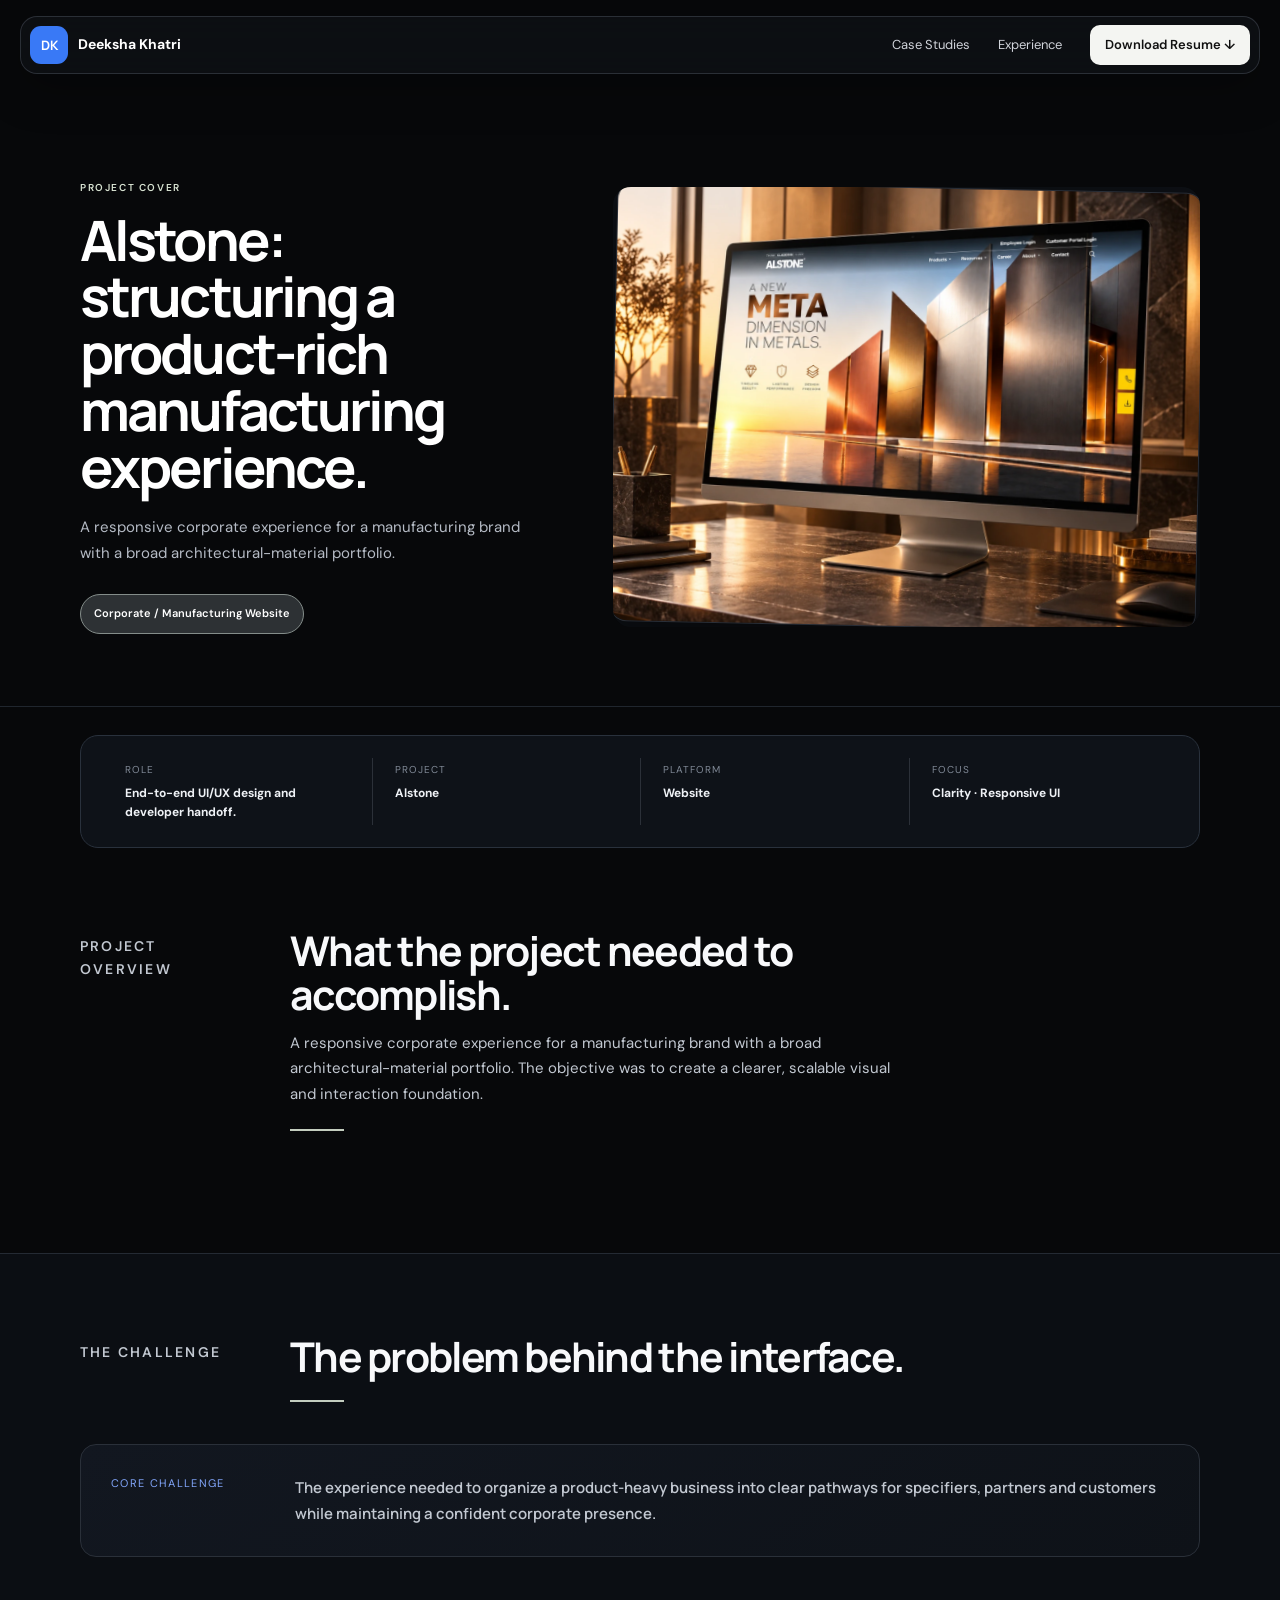
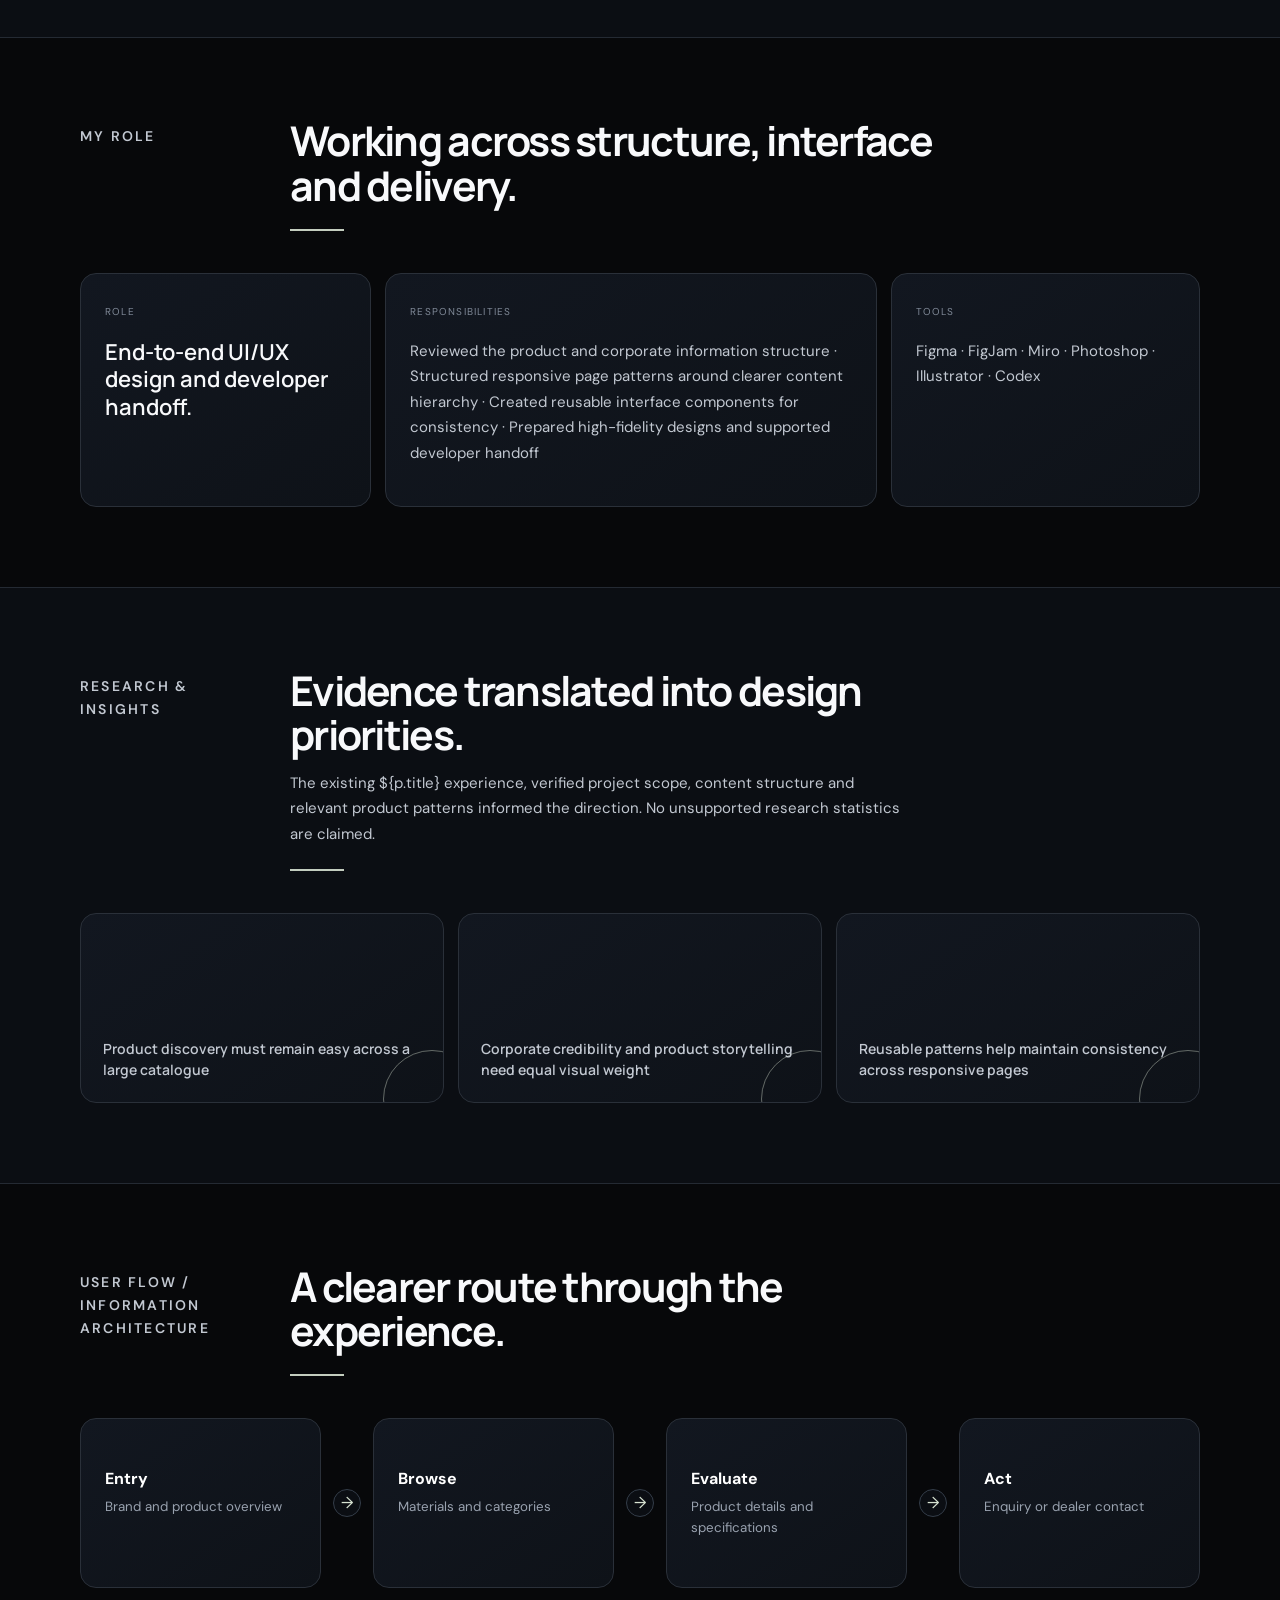
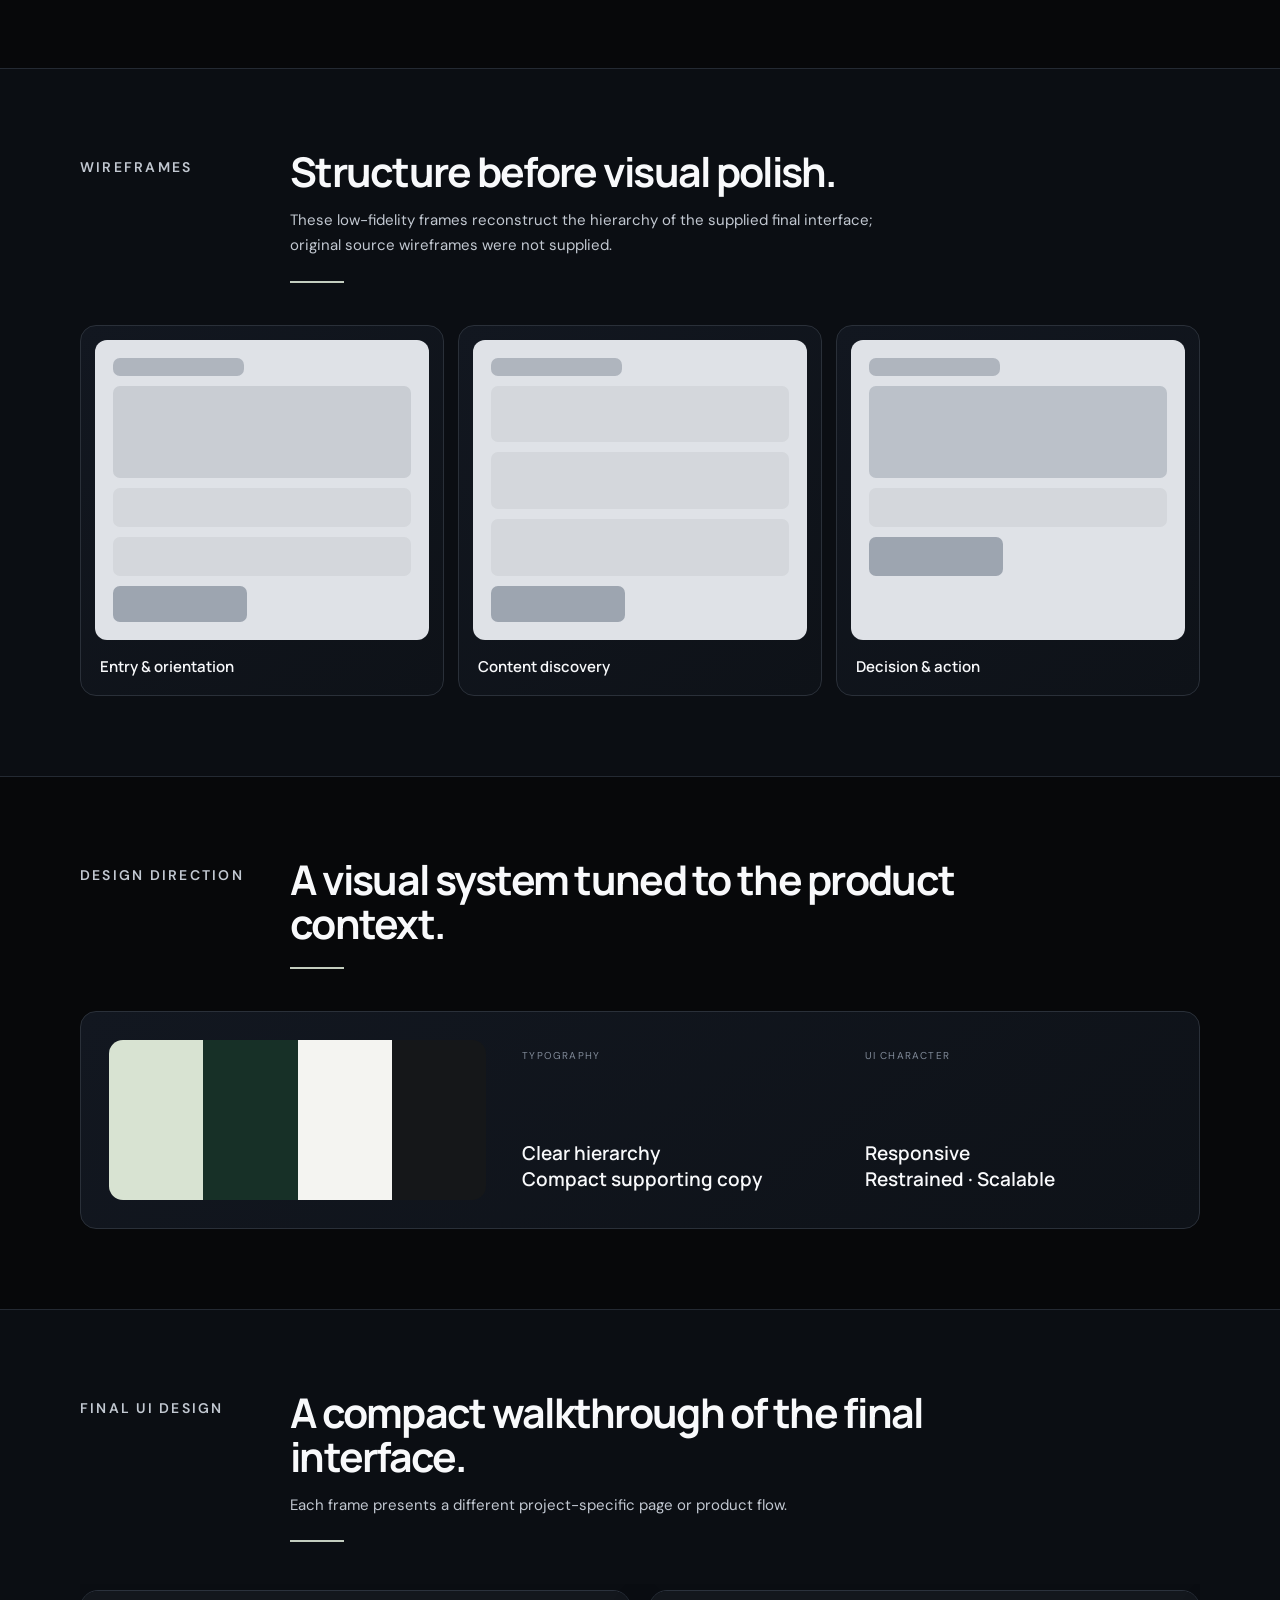
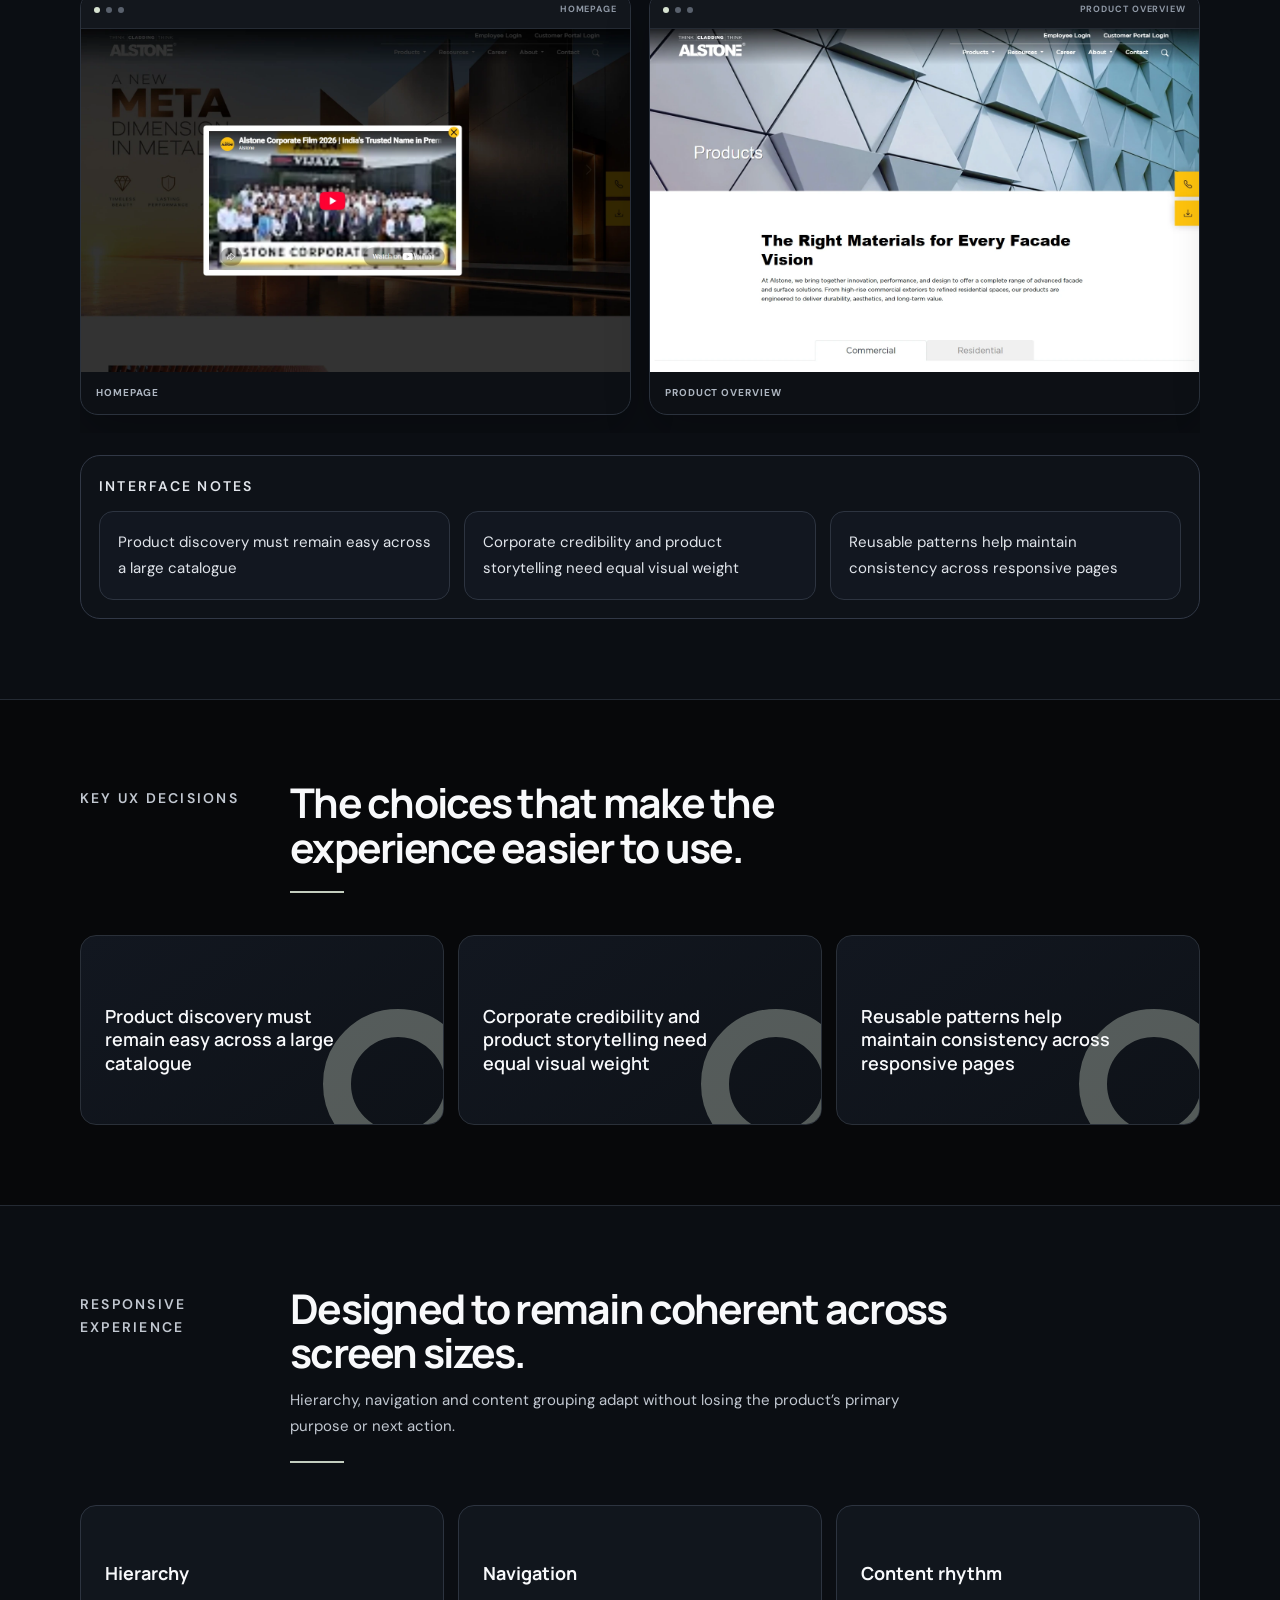
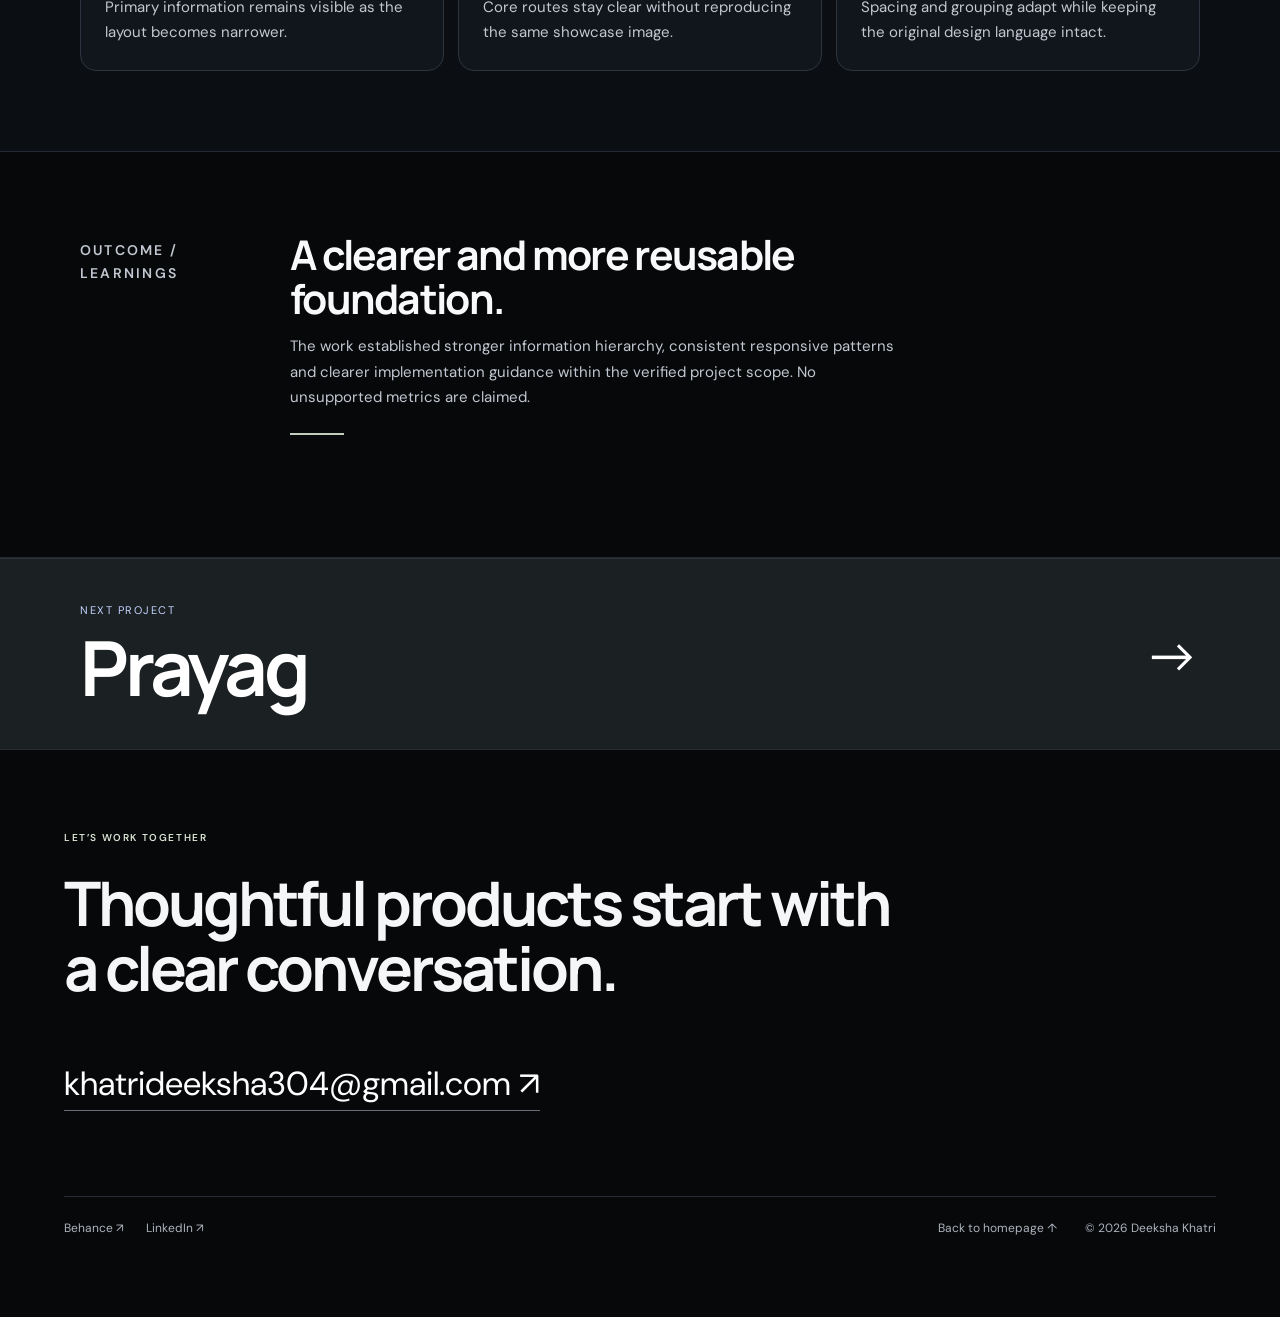
==== commit 6a181c81: "Add files via upload" ====
--- a/project.html
+++ b/project.html
@@ -1,13 +1,13 @@
-<!doctype html><html lang="en"><head><meta charset="utf-8"><meta name="viewport" content="width=device-width,initial-scale=1"><meta name="theme-color" content="#07080a"><title>Case Study — Deeksha Khatri</title><link rel="preconnect" href="https://fonts.googleapis.com"><link rel="preconnect" href="https://fonts.gstatic.com" crossorigin><link href="https://fonts.googleapis.com/css2?family=DM+Sans:wght@400;500;600;700&family=Manrope:wght@500;600;700&display=swap" rel="stylesheet"><link rel="stylesheet" href="styles.css"><link rel="stylesheet" href="layout-fixes.css"></head><body class="case-body"><header class="site-header"><a class="brand" href="index.html#top"><span>DK</span><strong>Deeksha Khatri</strong></a><button class="menu-button" aria-label="Open navigation">Menu</button><nav><a href="work.html">Case Studies</a><a href="index.html#experience">Experience</a><a class="header-cta" href="assets/Deeksha_Khatri_Resume.pdf" target="_blank" rel="noopener">Download Resume ↓</a></nav></header><main id="case"></main><footer><div class="shell"><p class="eyebrow">Let’s work together</p><h2>Thoughtful products start with a clear conversation.</h2><a class="email" href="mailto:khatrideeksha304@gmail.com">khatrideeksha304@gmail.com ↗</a><div class="footer-row"><div><a href="https://www.behance.net/deekshakhatri" target="_blank" rel="noopener">Behance ↗</a><a href="https://www.linkedin.com/in/deeksha-khatri-a18902249/" target="_blank" rel="noopener">LinkedIn ↗</a></div><a href="index.html#top">Back to homepage ↑</a><span>© <span id="case-year"></span> Deeksha Khatri</span></div></div></footer><script src="projects.js"></script><script>
+<!doctype html><html lang="en"><head><meta charset="utf-8"><meta name="viewport" content="width=device-width,initial-scale=1"><meta name="theme-color" content="#07080a"><title>Case Study — Deeksha Khatri</title><link rel="preconnect" href="https://fonts.googleapis.com"><link rel="preconnect" href="https://fonts.gstatic.com" crossorigin><link href="https://fonts.googleapis.com/css2?family=DM+Sans:wght@400;500;600;700&family=Manrope:wght@500;600;700&display=swap" rel="stylesheet"><link rel="stylesheet" href="styles.css?v=20261011-3"><link rel="stylesheet" href="layout-fixes.css?v=20261011-3"></head><body class="case-body"><header class="site-header"><a class="brand" href="index.html#top"><span>DK</span><strong>Deeksha Khatri</strong></a><button class="menu-button" aria-label="Open navigation">Menu</button><nav><a href="work.html">Case Studies</a><a href="index.html#experience">Experience</a><a class="header-cta" href="assets/Deeksha_Khatri_Resume.pdf" target="_blank" rel="noopener">Download Resume ↓</a></nav></header><main id="case"></main><footer><div class="shell"><p class="eyebrow">Let’s work together</p><h2>Thoughtful products start with a clear conversation.</h2><a class="email" href="mailto:khatrideeksha304@gmail.com">khatrideeksha304@gmail.com ↗</a><div class="footer-row"><div><a href="https://www.behance.net/deekshakhatri" target="_blank" rel="noopener">Behance ↗</a><a href="https://www.linkedin.com/in/deeksha-khatri-a18902249/" target="_blank" rel="noopener">LinkedIn ↗</a></div><a href="index.html#top">Back to homepage ↑</a><span>© <span id="case-year"></span> Deeksha Khatri</span></div></div></footer><script src="projects.js?v=20261011-3"></script><script>
 const slug=new URLSearchParams(location.search).get('project'),p=PORTFOLIO_PROJECTS.find(x=>x.slug===slug)||PORTFOLIO_PROJECTS[0],steps=p.approach||[],decisions=p.decisions||[];
 document.body.classList.add('case-'+p.slug);document.body.style.setProperty('--case',p.tone);document.body.style.setProperty('--case-ink',p.ink);document.title=p.title+' Case Study — Deeksha Khatri';
 const thumb=()=>`<div class="project-thumb mockup-thumb thumb-${p.slug}" style="--tone:${p.tone};--ink:${p.ink}"><img src="${p.thumbnail||p.image}" alt="${p.title} project presentation"><span class="thumb-label">${p.year}</span></div>`;
 const interfaceImage=p.image||p.thumbnail;
 const galleryScreens=p.screens?.length?p.screens:[{src:interfaceImage,label:'Interface overview'}];
 const galleryItems=galleryScreens;
-const finalGallery=`<div class="final-ui-gallery section-reveal ${galleryScreens.length<2?'is-static':''}" aria-label="${p.title} interface screens"><div class="final-ui-track">${galleryItems.map((screen,i)=>`<figure class="final-ui-screen"><div class="screen-bar"><i></i><i></i><i></i><span>${screen.label}</span></div><div class="screen-viewport"><img src="${screen.src}" alt="${p.title} ${screen.label.toLowerCase()} interface view" loading="lazy"></div><figcaption>${String((i%galleryScreens.length)+1).padStart(2,'0')} · ${screen.label}</figcaption></figure>`).join('')}</div></div>`;
+const finalGallery=`<div class="final-ui-gallery section-reveal ${galleryScreens.length<2?'is-static':''}" aria-label="${p.title} interface screens"><div class="final-ui-track">${galleryItems.map((screen,i)=>`<figure class="final-ui-screen"><div class="screen-bar"><i></i><i></i><i></i><span>${screen.label}</span></div><div class="screen-viewport"><img src="${screen.src}" alt="${p.title} ${screen.label.toLowerCase()} interface view" loading="lazy"></div><figcaption>${screen.label}</figcaption></figure>`).join('')}</div></div>`;
 const decisionItems=decisions.length?decisions:['Clear hierarchy for primary information','Reusable patterns across responsive states','Practical handoff aligned with implementation'];
-const approachCards=(steps.length?steps:['Review the existing experience','Structure the core journeys','Design responsive interface patterns','Collaborate through implementation']).map((x,i)=>`<article class="section-reveal"><span>0${i+1}</span><h3>${['Analyze','Structure','Design','Deliver'][i]||'Refine'}</h3><p>${x}</p></article>`).join('');
+const approachCards=(steps.length?steps:['Review the existing experience','Structure the core journeys','Design responsive interface patterns','Collaborate through implementation']).map((x,i)=>`<article class="section-reveal"><h3>${['Analyze','Structure','Design','Deliver'][i]||'Refine'}</h3><p>${x}</p></article>`).join('');
 const flowByProject={alstone:[['Entry','Brand and product overview'],['Browse','Materials and categories'],['Evaluate','Product details and specifications'],['Act','Enquiry or dealer contact']],prayag:[['Entry','Brand and category overview'],['Browse','Bathroom and plumbing ranges'],['Evaluate','Product details and context'],['Act','Dealer or contact route']],basiq360:[['Entry','Secure sign-in'],['Orient','Dashboard and priorities'],['Manage','Leads and activities'],['Act','Follow-up and status']], 'highway-roop':[['Entry','Company overview'],['Explore','Capabilities and businesses'],['Evaluate','Technical and global context'],['Act','Business enquiry']]};
 const flow=flowByProject[p.slug]||[['Entry','Purpose and orientation'],['Explore','Products or core tasks'],['Evaluate','Details and supporting context'],['Act','Clear next step']];
 const selectedProjects=PORTFOLIO_PROJECTS.filter(x=>x.selected),currentIndex=selectedProjects.findIndex(x=>x.slug===p.slug),next=selectedProjects[(currentIndex+1+selectedProjects.length)%selectedProjects.length]||PORTFOLIO_PROJECTS[0];
@@ -18,14 +18,18 @@
 <section class="case-section case-alt"><div class="case-shell">${intro('03','The challenge','The problem behind the interface.')}<div class="challenge-display section-reveal"><span>Core challenge</span><p>${p.challenge||'The experience needed clearer hierarchy, stronger responsive consistency and more direct guidance through important content and tasks.'}</p></div></div></section>
 <section class="case-section"><div class="case-shell">${intro('04','My role','Working across structure, interface and delivery.')}<div class="role-board"><article class="section-reveal"><span>Role</span><h3>${p.role}</h3></article><article class="section-reveal"><span>Responsibilities</span><p>${steps.slice(0,4).join(' · ')||'Experience review · Interface design · Responsive patterns · Developer handoff'}</p></article><article class="section-reveal"><span>Tools</span><p>Figma · FigJam · Miro · Photoshop · Illustrator · Codex</p></article></div></div></section>
 <section class="case-section case-alt"><div class="case-shell">${intro('05','Research & insights','Evidence translated into design priorities.','The existing ${p.title} experience, verified project scope, content structure and relevant product patterns informed the direction. No unsupported research statistics are claimed.')}<ul class="insight-list">${decisionItems.map(x=>`<li class="section-reveal">${x}</li>`).join('')}</ul></div></section>
-<section class="case-section"><div class="case-shell">${intro('06','User flow / information architecture','A clearer route through the experience.')}<div class="flow-map section-reveal">${flow.map((item,i)=>`<div><span>0${i+1}</span><b>${item[0]}</b><small>${item[1]}</small></div>${i<flow.length-1?'<i>→</i>':''}`).join('')}</div></div></section>
+<section class="case-section"><div class="case-shell">${intro('06','User flow / information architecture','A clearer route through the experience.')}<div class="flow-map section-reveal">${flow.map((item,i)=>`<div><b>${item[0]}</b><small>${item[1]}</small></div>${i<flow.length-1?'<i>→</i>':''}`).join('')}</div></div></section>
 <section class="case-section case-alt"><div class="case-shell">${intro('07','Wireframes','Structure before visual polish.','These low-fidelity frames reconstruct the hierarchy of the supplied final interface; original source wireframes were not supplied.')}<div class="wireframe-grid"><article class="section-reveal"><div class="wire-ui"><i></i><b></b><span></span><span></span><em></em></div><h3>Entry & orientation</h3></article><article class="section-reveal"><div class="wire-ui dense"><i></i><span></span><span></span><span></span><em></em></div><h3>Content discovery</h3></article><article class="section-reveal"><div class="wire-ui action"><i></i><b></b><span></span><em></em></div><h3>Decision & action</h3></article></div></div></section>
 <section class="case-section"><div class="case-shell">${intro('08','Design direction','A visual system tuned to the product context.')}<div class="direction-board section-reveal"><div class="color-stack"><i style="--swatch:${p.tone}"></i><i style="--swatch:${p.ink}"></i><i style="--swatch:#f4f4f1"></i><i style="--swatch:#151719"></i></div><div><span>Typography</span><strong>Clear hierarchy<br>Compact supporting copy</strong></div><div><span>UI character</span><strong>Responsive<br>Restrained · Scalable</strong></div></div></div></section>
-<section class="case-section case-alt"><div class="case-shell">${intro('09','Final UI design','A compact walkthrough of the final interface.','Each frame uses the supplied project interface and focuses on a different area of the experience.')}${finalGallery}<div class="interface-board section-reveal"><aside><p class="eyebrow">Interface notes</p>${decisionItems.slice(0,3).map((x,i)=>`<div><span>0${i+1}</span><p>${x}</p></div>`).join('')}</aside></div></div></section>
-<section class="case-section"><div class="case-shell">${intro('10','Key UX decisions','The choices that make the experience easier to use.')}<div class="decision-grid">${decisionItems.map((x,i)=>`<article class="section-reveal"><span>0${i+1}</span><h3>${x}</h3><div class="decision-mark"></div></article>`).join('')}</div></div></section>
-<section class="case-section case-alt"><div class="case-shell">${intro('11','Responsive experience','Designed to remain coherent across screen sizes.','Hierarchy, navigation and content grouping adapt without losing the product’s primary purpose or next action.')}<div class="responsive-principles section-reveal"><article><span>01</span><h3>Hierarchy</h3><p>Primary information remains visible as the layout becomes narrower.</p></article><article><span>02</span><h3>Navigation</h3><p>Core routes stay clear without reproducing the same showcase image.</p></article><article><span>03</span><h3>Content rhythm</h3><p>Spacing and grouping adapt while keeping the original design language intact.</p></article></div></div></section>
+<section class="case-section case-alt"><div class="case-shell">${intro('09','Final UI design','A compact walkthrough of the final interface.','Each frame presents a different project-specific page or product flow.')}${finalGallery}<div class="interface-board section-reveal"><aside><p class="eyebrow">Interface notes</p>${decisionItems.slice(0,3).map((x,i)=>`<div><p>${x}</p></div>`).join('')}</aside></div></div></section>
+<section class="case-section"><div class="case-shell">${intro('10','Key UX decisions','The choices that make the experience easier to use.')}<div class="decision-grid">${decisionItems.map((x,i)=>`<article class="section-reveal"><h3>${x}</h3><div class="decision-mark"></div></article>`).join('')}</div></div></section>
+<section class="case-section case-alt"><div class="case-shell">${intro('11','Responsive experience','Designed to remain coherent across screen sizes.','Hierarchy, navigation and content grouping adapt without losing the product’s primary purpose or next action.')}<div class="responsive-principles section-reveal"><article><h3>Hierarchy</h3><p>Primary information remains visible as the layout becomes narrower.</p></article><article><h3>Navigation</h3><p>Core routes stay clear without reproducing the same showcase image.</p></article><article><h3>Content rhythm</h3><p>Spacing and grouping adapt while keeping the original design language intact.</p></article></div></div></section>
 <section class="case-section"><div class="case-shell">${intro('12','Outcome / learnings','A clearer and more reusable foundation.','The work established stronger information hierarchy, consistent responsive patterns and clearer implementation guidance within the verified project scope. No unsupported metrics are claimed.')}</div></section>
 <section class="case-next-project" style="--next-tone:${next.tone};--next-ink:${next.ink}"><a class="case-shell" href="project.html?project=${next.slug}"><span>Next project</span><strong>${next.title}</strong><i>→</i></a></section>`;
 const reveal=new IntersectionObserver(es=>es.forEach(e=>{if(e.isIntersecting){e.target.classList.add('visible');reveal.unobserve(e.target)}}),{threshold:.08,rootMargin:'0px 0px -5%'});document.querySelectorAll('.section-reveal').forEach(el=>reveal.observe(el));const header=document.querySelector('.site-header'),menu=document.querySelector('.menu-button');if(menu)menu.addEventListener('click',()=>header.classList.toggle('menu-open'));const caseYear=document.querySelector('#case-year');if(caseYear)caseYear.textContent=new Date().getFullYear();
 </script></body></html>
 
+
+
+
+
--- a/layout-fixes.css
+++ b/layout-fixes.css
@@ -103,7 +103,7 @@
 .identity img{width:62px!important;height:62px!important;flex:0 0 62px}
 
 /* Face-focused About portrait framing. */
-.about-photo img{transform:scale(1.42)!important;transform-origin:center 20%!important}
+
 /* Compact visual walkthroughs for case studies. */
 .case-body .case-hero-visual{position:relative;overflow:hidden;border-radius:18px;background:#0d1015}
 .case-body .case-hero-visual .project-thumb{margin:0}
@@ -155,4 +155,14 @@
 .case-basiq360 .final-ui-track{grid-auto-columns:min(280px,70vw)}
 .case-basiq360 .screen-viewport{aspect-ratio:1/2;background:#1437b7}
 .case-basiq360 .screen-viewport img{object-fit:contain!important;background:#1437b7}
-@media(max-width:760px){.final-ui-track{grid-auto-columns:100%}.final-ui-gallery{padding-bottom:14px}.screen-viewport{aspect-ratio:16/10}.case-basiq360 .final-ui-track{grid-auto-columns:min(260px,78vw)}}+@media(max-width:760px){.final-ui-track{grid-auto-columns:100%}.final-ui-gallery{padding-bottom:14px}.screen-viewport{aspect-ratio:16/10}.case-basiq360 .final-ui-track{grid-auto-columns:min(260px,78vw)}}
+/* About portrait: consistent crop and focal point across screen sizes */
+.about-photo img{
+  width:100%!important;
+  height:100%!important;
+  object-fit:cover!important;
+  object-position:center 80%!important;
+  transform:none!important;
+  transform-origin:center!important;
+}
+
